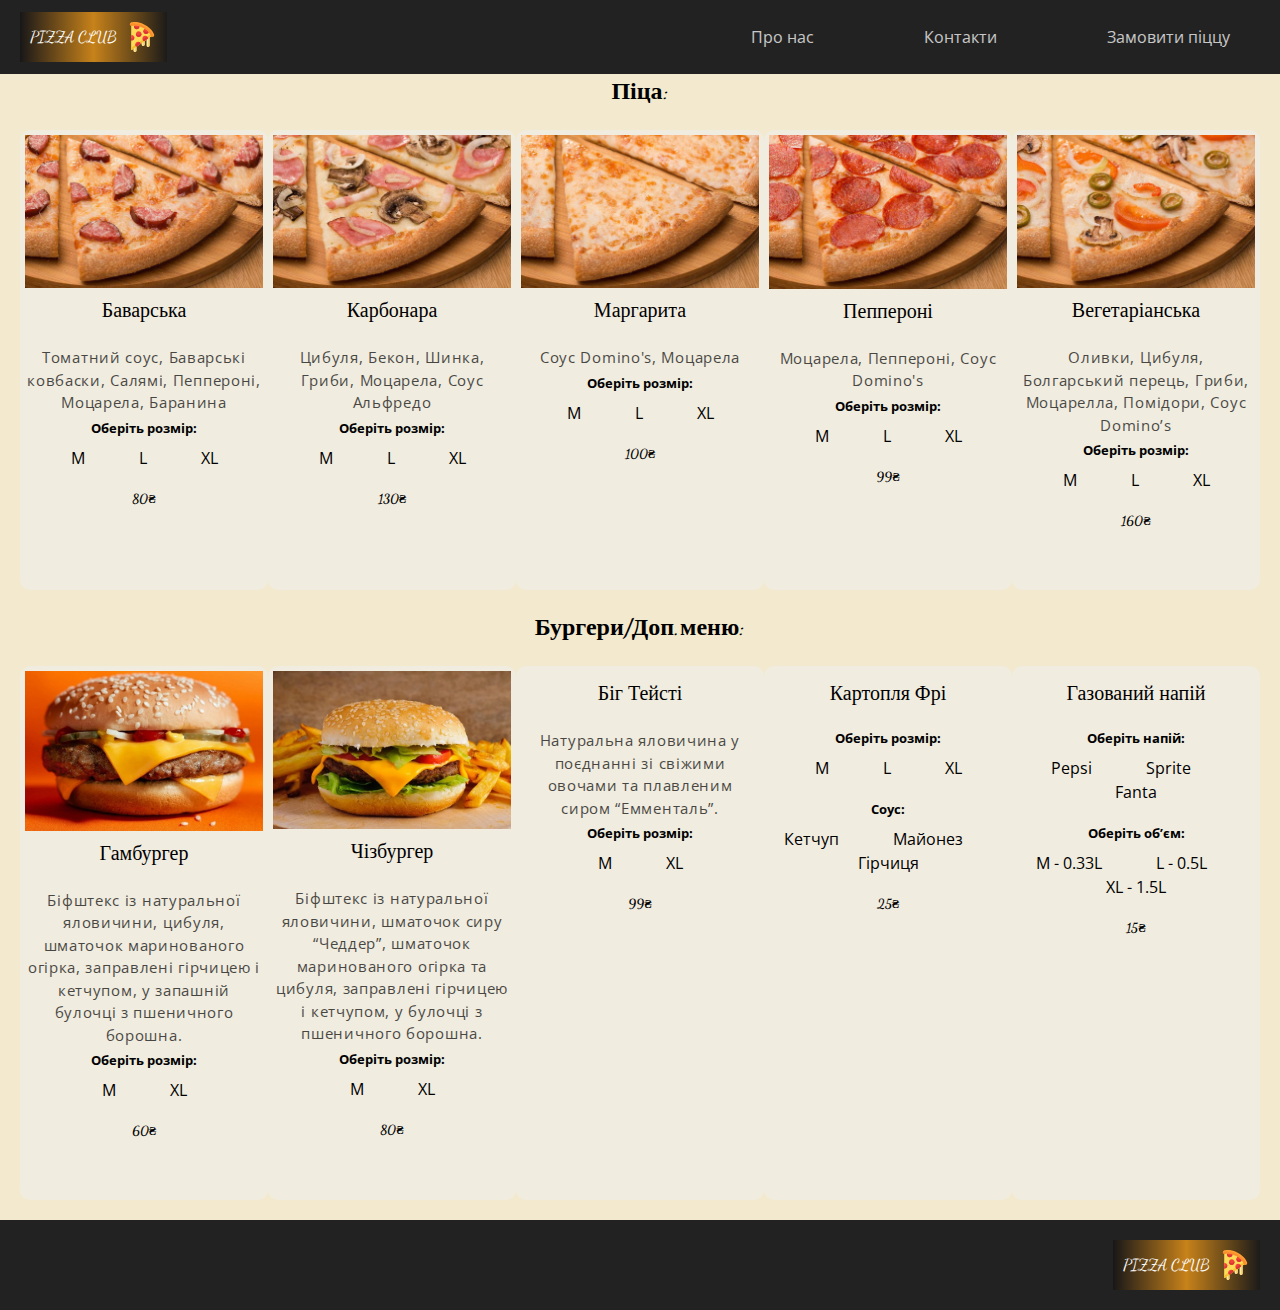
==== index.html @ 8436c259 "renamed file" ====
<!DOCTYPE html>
<html lang="en">

<head>
    <meta charset="UTF-8">
    <meta http-equiv="X-UA-Compatible" content="IE=edge">
    <meta name="viewport" content="width=device-width, initial-scale=1.0">
    <link rel="stylesheet" href="style.css">
    <link rel="preconnect" href="https://fonts.googleapis.com">
    <link rel="preconnect" href="https://fonts.gstatic.com" crossorigin>
    <link href="https://fonts.googleapis.com/css2?family=Open+Sans:wght@400;700&display=swap" rel="stylesheet">
    <link href="https://fonts.googleapis.com/css2?family=Dancing+Script&display=swap" rel="stylesheet">
    <title>Pizza</title>
</head>



<body>

    <header class="page-header">
        <a class="logo page-header__logo">Pizza club</a>
        <ul class="nav">
            <li class="nav__item"><a href="#" class="nav__link">Про нас</a></li>
            <li class="nav__item"><a href="#" class="nav__link">Контакти</a></li>
            <li class="nav__item"><a href="#" class="nav__link">Замовити піццу</a></li>
        </ul>
    </header>

    <svg aria-hidden="true" style="position:absolute;width:0;height:0" xmlns="http://www.w3.org/2000/svg"
        overflow="hidden">
        <defs>
            <symbol id="cart" viewBox="0 0 32 32">
                <path fill="var(--color1, #455a64)"
                    d="M29.217 27.826a3.478 3.478 0 11-6.956 0 3.478 3.478 0 016.956 0zM15.304 27.826a3.478 3.478 0 11-6.956 0 3.478 3.478 0 016.956 0z" />
                <path fill="var(--color2, #ffc107)"
                    d="M31.826 5.105a.696.696 0 00-.521-.235H6.262a.696.696 0 00-.682.834l2.783 13.913c.067.32.347.556.682.556a.706.706 0 00.092 0l20.869-2.783a.698.698 0 00.598-.6v-.003l1.391-11.13a.69.69 0 00-.169-.553l.001.001z" />
                <path fill="var(--color3, #fafafa)"
                    d="M11.826 17.391a.695.695 0 01-.685-.577l-.001-.004-1.391-8.348a.695.695 0 011.371-.233l.001.004 1.391 8.348a.695.695 0 01-.686.81zm3.478-.695h-.003a.696.696 0 01-.693-.63v-.003l-.696-7.652a.696.696 0 01.627-.758l.006-.001a.695.695 0 01.755.63l.696 7.652a.695.695 0 01-.63.755l-.063.006zM18.782 16a.696.696 0 01-.696-.696V8.348a.696.696 0 111.392 0v6.956a.696.696 0 01-.696.696zm3.479-.696h-.078a.696.696 0 01-.619-.765l.001-.007.696-6.261a.705.705 0 01.772-.619.696.696 0 01.615.768l-.696 6.261a.696.696 0 01-.691.623zm3.478-.695a.696.696 0 01-.673-.869l-.001.005 1.391-5.565a.696.696 0 011.357.305l-.009.036.001-.005-1.391 5.565a.697.697 0 01-.675.527z" />
                <path fill="var(--color1, #455a64)"
                    d="M28.521 22.956H12.464a4.884 4.884 0 01-4.775-3.914L4.298 2.086H.695a.696.696 0 110-1.392h4.174c.335 0 .615.237.681.552l.001.005 3.503 17.516a3.487 3.487 0 003.41 2.796h16.057a.696.696 0 110 1.392z" />
            </symbol>
        </defs>
    </svg>


    <main>

        <h2 class="main-title"> Піца: </h2>

        <div class="cards pizza-card">
            <div class="card">
                <img class="card__photo" src="photos/bavarian.jpg" alt="">
                <h4 class="card__title">Баварська</h4>
                <p class="card__decription">Томатний соус, Баварські ковбаски, Салямі, Пеппероні, Моцарела, Баранина</p>
                <div class="content-size__checkbox">
                    <h5 class="content-size__title">Оберіть розмір:</h5>
                    <span class="content-size__variant">M</span>
                    <span class="content-size__variant">L</span>
                    <span class="content-size__variant">XL</span>
                </div>

                <h5 class="product-price">80₴</h5>

                <button class="btn">
                    <span>Замовити</span>
                    <svg width="20px" height="20px" class="btn_icon btn__icon--end">
                        <use href="#cart">
                    </svg>
                </button>

            </div>

            <div class="card">
                <img class="card__photo" src="photos/carbonara.jpg" alt="">
                <h4 class="card__title">Карбонара</h4>
                <p class="card__decription">Цибуля, Бекон, Шинка, Гриби, Моцарела, Соус Альфредо</p>
                <div class="content-size__checkbox">
                    <h5 class="content-size__title">Оберіть розмір:</h5>
                    <span class="content-size__variant">M</span>
                    <span class="content-size__variant">L</span>
                    <span class="content-size__variant">XL</span>
                </div>

                <h5 class="product-price">130₴</h5>

                <button class="btn">
                    <span>Замовити</span>
                    <svg width="20px" height="20px" class="btn_icon btn__icon--end">
                        <use href="#cart">
                    </svg>
                </button>

            </div>

            <div class="card">
                <img class="card__photo" src="photos/margarita.jpg" alt="">
                <h4 class="card__title">Маргарита</h4>
                <p class="card__decription">Соус Domino's, Моцарела</p>
                <div class="content-size__checkbox">
                    <h5 class="content-size__title">Оберіть розмір:</h5>
                    <span class="content-size__variant">M</span>
                    <span class="content-size__variant">L</span>
                    <span class="content-size__variant">XL</span>
                </div>

                <h5 class="product-price">100₴</h5>

                <button class="btn">
                    <span>Замовити</span>
                    <svg width="20px" height="20px" class="btn_icon btn__icon--end">
                        <use href="#cart">
                    </svg>
                </button>

            </div>

            <div class="card">
                <img class="card__photo" src="photos/pepperoni.jpg" alt="">
                <h4 class="card__title">Пеппероні</h4>
                <p class="card__decription">Моцарела, Пеппероні, Соус Domino's</p>
                <div class="content-size__checkbox">
                    <h5 class="content-size__title">Оберіть розмір:</h5>
                    <span class="content-size__variant">M</span>
                    <span class="content-size__variant">L</span>
                    <span class="content-size__variant">XL</span>
                </div>

                <h5 class="product-price">99₴</h5>

                <button class="btn">
                    <span>Замовити</span>
                    <svg width="20px" height="20px" class="btn_icon btn__icon--end">
                        <use href="#cart">
                    </svg>
                </button>

            </div>

            <div class="card">
                <img class="card__photo" src="photos/vegetarian.jpg" alt="">
                <h4 class="card__title">Вегетаріанська</h4>
                <p class="card__decription">Оливки, Цибуля, Болгарський перець, Гриби, Моцарелла, Помідори, Соус
                    Domino’s</p>
                <div class="content-size__checkbox">
                    <h5 class="content-size__title">Оберіть розмір:</h5>
                    <span class="content-size__variant">M</span>
                    <span class="content-size__variant">L</span>
                    <span class="content-size__variant">XL</span>
                </div>

                <h5 class="product-price">160₴</h5>

                <button class="btn">
                    <span>Замовити</span>
                    <svg width="20px" height="20px" class="btn_icon btn__icon--end">
                        <use href="#cart">
                    </svg>
                </button>

            </div>
        </div>


        <!-- ==============================================================
                                  Burgers                              
    ==================================================================   -->

        <h2 class="main-title"> Бургери/Доп.меню: </h2>

        <div class="cards burger-card">
            <div class="card">
                <img class="card__photo" src="photos/p_O.jpg" alt="">
                <h4 class="card__title">Гамбургер</h4>
                <p class="card__decription">Біфштекс із натуральної яловичини, цибуля, шматочок маринованого огірка,
                    заправлені гірчицею і кетчупом, у запашній булочці з пшеничного борошна.</p>
                <div class="content-size__checkbox">
                    <h5 class="content-size__title">Оберіть розмір:</h5>
                    <span class="content-size__variant">M</span>
                    <span class="content-size__variant">XL</span>
                </div>

                <h5 class="product-price">60₴</h5>

                <button class="btn">
                    <span>Замовити</span>
                    <svg width="20px" height="20px" class="btn_icon btn__icon--end">
                        <use href="#cart">
                    </svg>
                </button>

            </div>

            <div class="card">
                <img class="card__photo" src="photos/Depositphotos_10957284_m-2015.jpg" alt="">
                <h4 class="card__title">Чізбургер</h4>
                <p class="card__decription">Біфштекс із натуральної яловичини, шматочок сиру “Чеддер”, шматочок
                    маринованого огірка та цибуля, заправлені гірчицею і кетчупом, у булочці з пшеничного борошна.</p>
                <div class="content-size__checkbox">
                    <h5 class="content-size__title">Оберіть розмір:</h5>
                    <span class="content-size__variant">M</span>
                    <span class="content-size__variant">XL</span>
                </div>

                <h5 class="product-price">80₴</h5>

                <button class="btn">
                    <span>Замовити</span>
                    <svg width="20px" height="20px" class="btn_icon btn__icon--end">
                        <use href="#cart">
                    </svg>
                </button>

            </div>

            <div class="card">
                <img class="card__photo"
                    src="https://brovarnya-rivne.com/img/images_2/big-tejsti-kalorijnost-i-sostav-3-recepta-prigotovleniya-v-domashnih-usloviyah_14.jpg"
                    alt="">
                <h4 class="card__title">Біг Тейсті</h4>
                <p class="card__decription">Натуральна яловичина у поєднанні зі свіжими овочами та плавленим сиром
                    “Емменталь”.</p>
                <div class="content-size__checkbox">
                    <h5 class="content-size__title">Оберіть розмір:</h5>
                    <span class="content-size__variant">M</span>
                    <span class="content-size__variant">XL</span>
                </div>

                <h5 class="product-price">99₴</h5>

                <button class="btn">
                    <span>Замовити</span>
                    <svg width="20px" height="20px" class="btn_icon btn__icon--end">
                        <use href="#cart">
                    </svg>
                </button>

            </div>

            <div class="card">
                <img class="card__photo"
                    src="https://s1.tchkcdn.com/i/13/1/568676_1eb3f655_c62_dd3479765a7b6f7dbe04c87d377735adb09b8e7dabff302aa4pimgpsh_fullsize_distr.jpg"
                    alt="">
                <h4 class="card__title">Картопля Фрі</h4>
                <div class="content-size__checkbox">
                    <h5 class="content-size__title">Оберіть розмір:</h5>
                    <span class="content-size__variant">M</span>
                    <span class="content-size__variant">L</span>
                    <span class="content-size__variant">XL</span>
                </div>

                <div class="content-size__checkbox">
                    <h5 class="content-size__title">Соус:</h5>
                    <span class="content-size__variant">Кетчуп</span>
                    <span class="content-size__variant">Майонез</span>
                    <span class="content-size__variant">Гірчиця</span>
                </div>

                <h5 class="product-price">25₴</h5>

                <button class="btn">
                    <span>Замовити</span>
                    <svg width="20px" height="20px" class="btn_icon btn__icon--end">
                        <use href="#cart">
                    </svg>
                </button>

            </div>

            <div class="card">
                <img class="card__photo"
                    src="https://img5.goodfon.ru/wallpaper/big/9/6b/pepsi-pepsi-cola-pepsico-gazirovka-banka-pepsi-pepsi.jpg"
                    alt="">
                <h4 class="card__title">Газований напій</h4>

                <div class="content-size__checkbox">
                    <h5 class="content-size__title">Оберіть напій:</h5>
                    <span class="content-size__variant">Pepsi</span>
                    <span class="content-size__variant">Sprite</span>
                    <span class="content-size__variant">Fanta</span>
                </div>

                <div class="content-size__checkbox">
                    <h5 class="content-size__title">Оберіть об’єм:</h5>
                    <span class="content-size__variant">M - 0.33L</span>
                    <span class="content-size__variant">L - 0.5L</span>
                    <span class="content-size__variant">XL - 1.5L</span>
                </div>

                <h5 class="product-price">15₴</h5>

                <button class="btn">
                    <span>Замовити</span>
                    <svg width="20px" height="20px" class="btn_icon btn__icon--end">
                        <use href="#cart">
                    </svg>
                </button>

            </div>
        </div>


    </main>

    <footer class="page-footer">
        <a class="logo page-footer__logo">Pizza club</a>
    </footer>


    <script>
        $('.page-header__toggle__menu').on('click', function(){
          $('#menu').toggleClass('active');
        });
        </script>

</body>

</html>
---- style.css ----
* {
    box-sizing: border-box;
    font-family: 'Open Sans', sans-serif;
}

h1, h2, h3, h4, h5, h6, p {
    margin: 0;
}

body {
    display: flex;
    flex-direction: column;
    min-height: 100vh;
    margin: 0;
    line-height: 1.5;
    background-color: #f2e9ce;
}

main {
    flex-grow: 1;
}

.background {
    height: 300px;
}

/* =========================================
               Header/Footer
   =========================================
*/

.page-header {
    width: 100%;
    display: flex;
    justify-content: space-between;
    align-items: center;
    padding: 10px 20px;
    background-color: #222;
}

.nav {
    padding: 0;
    margin: 0;
    list-style: none;
    display: flex;
}

.nav__link:hover {
    opacity: 1;
}

.nav__item:not(:last-child) {
    margin-right: 50px;
}

.nav__link {
    display: block;
    padding: 15px 30px;
    text-decoration: none;
    color: #fff;
    opacity: 0.75;
    transition: opacity 0.1s linear;
}

.logo {
    display: inline-flex;
    align-items: center;
    padding: 10px;
    text-decoration: none;
    color: rgb(255, 255, 255);
    background: linear-gradient(90deg, rgba(24, 23, 24, 1) 0%, rgba(199, 130, 26, 1) 50%, rgba(28, 27, 25, 1) 100%);
    font-family: 'Dancing Script', cursive;
    text-transform: uppercase;
    cursor: pointer;
}

.logo:after {
    content: "";
    margin-left: 10px;
    width: 30px;
    height: 30px;
    background-image: url(photos/pizza.svg);
    background-size: 30px;
}

.page-footer {
    width: 100%;
    display: flex;
    justify-content: flex-end;
    padding: 20px;
    background-color: #222;
}

/* =========================================
                   Main
   =========================================
*/

.cards {
    margin: 20px 20px;
    display: flex;
    justify-content: space-between;
}

.main-title {
    text-align: center;
    font-family: 'Dancing Script', cursive;
    font-weight: 600;
}

.card {
    text-align: center;
    width: 350px;
    transition: box-shadow, 0.2s linear;
    padding: 5px;
    background-color: #f0ecdf;
    border-radius: 10px;
}

.card:hover {
    box-shadow: 0px 5px 10px 2px rgba(24, 24, 24, 0.2);
    cursor: pointer;
}

.card:hover button {
    opacity: 1;
}

.card__photo {
    display: block;
    max-width: 100%;
    height: auto;
}

.card__title {
    margin: 8px 0 20px;
    font-weight: 400;
    font-family: 'Dancing Script', cursive;
    font-size: 20px;
}

.card__decription {
    opacity: 0.7;
    font-size: 15px;
    letter-spacing: 0.7px;
    margin-bottom: 5px;
}

.content-size__title {
    margin-bottom: 7px;
}

.content-size__variant:not(:last-child) {
    margin-right: 30px;
}

.content-size__variant {
    border-radius: 30%;
    padding: 10px;
}

.content-size__variant:hover {
    background: rgb(238, 202, 135);
}

.content-size__checkbox {
    margin-bottom: 20px;
}

.product-price {
    margin-bottom: 5px;
    font-family: 'Dancing Script', cursive;
}

.btn__icon {
    display: inline-flex;
}

.btn__icon--start {
    margin-right: 10px;
}

.btn__icon--end {
    margin-left: 10px;
}

.btn {
    opacity: 0;
    font-size: 17px;
    font-weight: 550;
    border: none;
    padding: 10px 20px;
    display: inline-flex;
    align-items: center;
    cursor: pointer;
    margin-bottom: 5px;
    border-radius: 7px;
    background-color: rgba(255, 60, 0, 0.726);
    transition: background-color 0.2s linear;
    transition: opacity 0.2s linear;
}

.btn:hover {
    background-color: rgba(255, 60, 0, 0.884);
}

@media screen and (max-width: 600px) {
    .cards{
        flex-direction: column;
        width: 100%;
        margin: 0 auto 25px;
    }

    .card{
        align-self: center;
        border-bottom: 0.5px solid rgb(230, 164, 66);
        width: 100%;
    }

    .main-title{
        text-align: left;
        margin-left: 10px;
    }


    .page-header, .nav{
        flex-direction: column;
        align-items: flex-start;
        height: auto;
    }

    .logo{
        align-self: flex-end;
    }
}

@media screen and (max-width: 400px) {
    .content-size__variant{
       font-size: 14px; 
    }
}


@media screen and (max-width: 890px) and (min-width: 601px){
    .cards{
        flex-wrap: wrap;
    }

}

@media screen and (max-width: 750px){
    .card{
        width: 100%;
    }

    .page-header, .nav{
        flex-direction: column;
        align-items: flex-start;
        height: auto;
    }

    .logo{
        align-self: flex-end;
    }
}
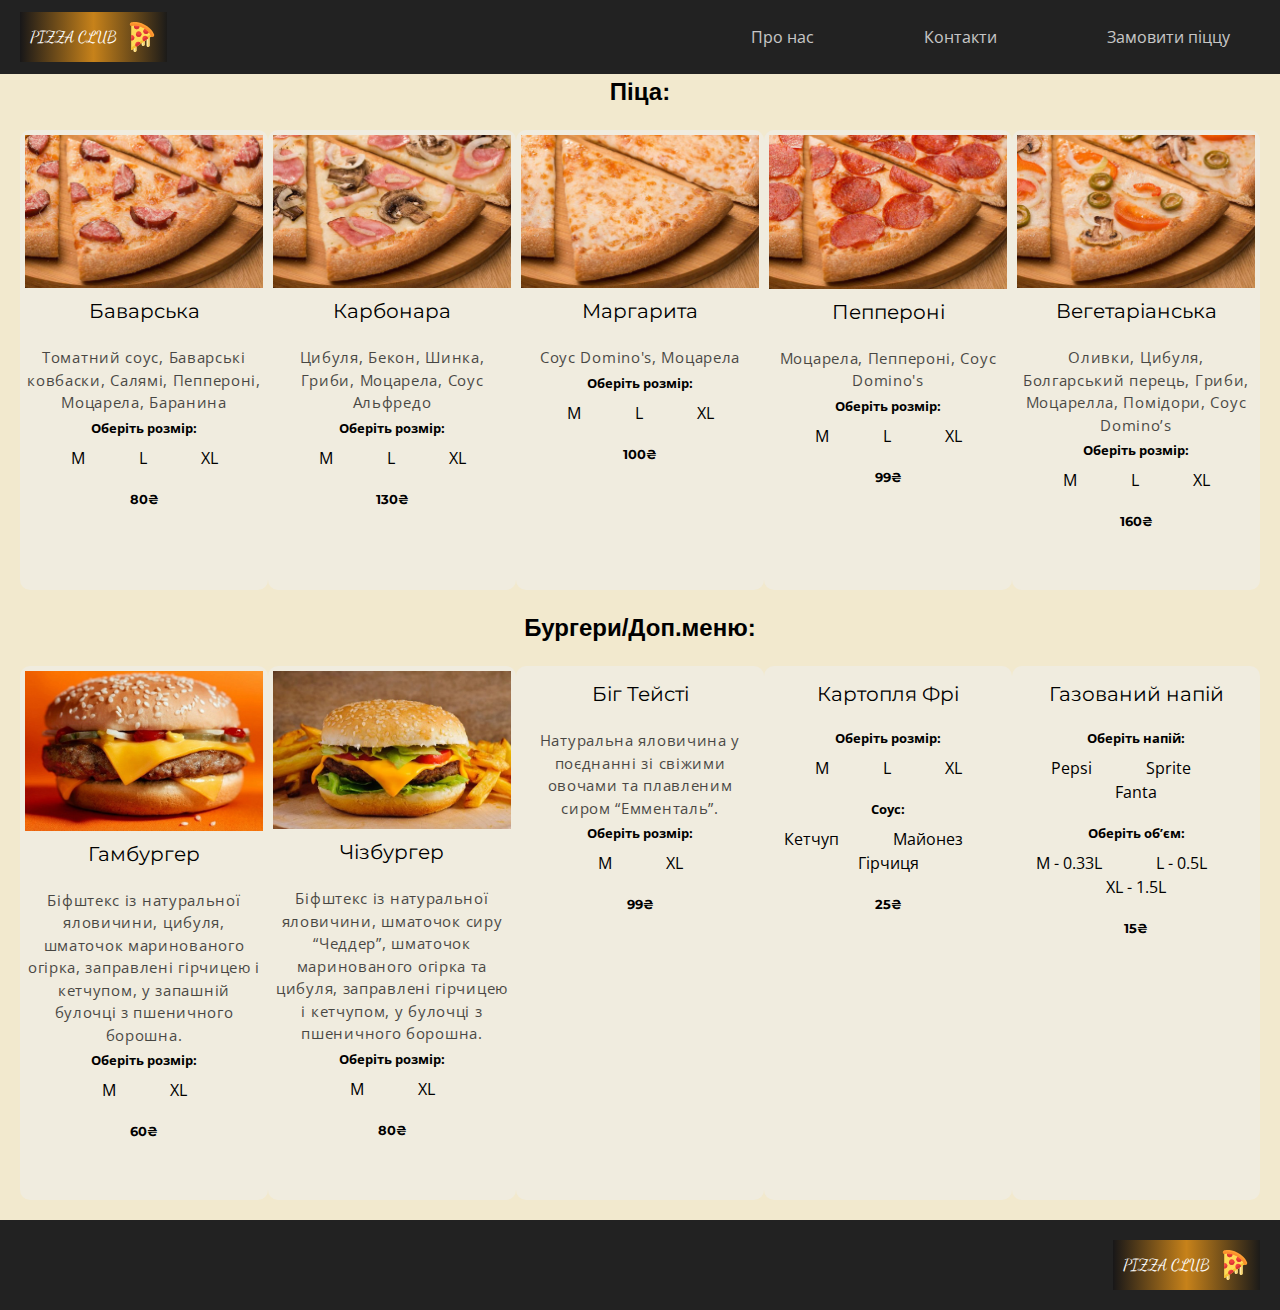
==== commit a39a3912: "modified card titles" ====
--- a/index.html
+++ b/index.html
@@ -10,6 +10,7 @@
     <link rel="preconnect" href="https://fonts.gstatic.com" crossorigin>
     <link href="https://fonts.googleapis.com/css2?family=Open+Sans:wght@400;700&display=swap" rel="stylesheet">
     <link href="https://fonts.googleapis.com/css2?family=Dancing+Script&display=swap" rel="stylesheet">
+    <link href="https://fonts.googleapis.com/css2?family=Montserrat:wght@400;600&display=swap" rel="stylesheet">
     <title>Pizza</title>
 </head>
 
--- a/style.css
+++ b/style.css
@@ -104,7 +104,7 @@
 
 .main-title {
     text-align: center;
-    font-family: 'Dancing Script', cursive;
+    font-family: sans-serif;
     font-weight: 600;
 }
 
@@ -135,7 +135,7 @@
 .card__title {
     margin: 8px 0 20px;
     font-weight: 400;
-    font-family: 'Dancing Script', cursive;
+    font-family: 'Montserrat', sans-serif;
     font-size: 20px;
 }
 
@@ -169,7 +169,7 @@
 
 .product-price {
     margin-bottom: 5px;
-    font-family: 'Dancing Script', cursive;
+    font-family: 'Montserrat', sans-serif;
 }
 
 .btn__icon {
@@ -244,6 +244,7 @@
 @media screen and (max-width: 890px) and (min-width: 601px){
     .cards{
         flex-wrap: wrap;
+        row-gap: 20px;
     }
 
 }
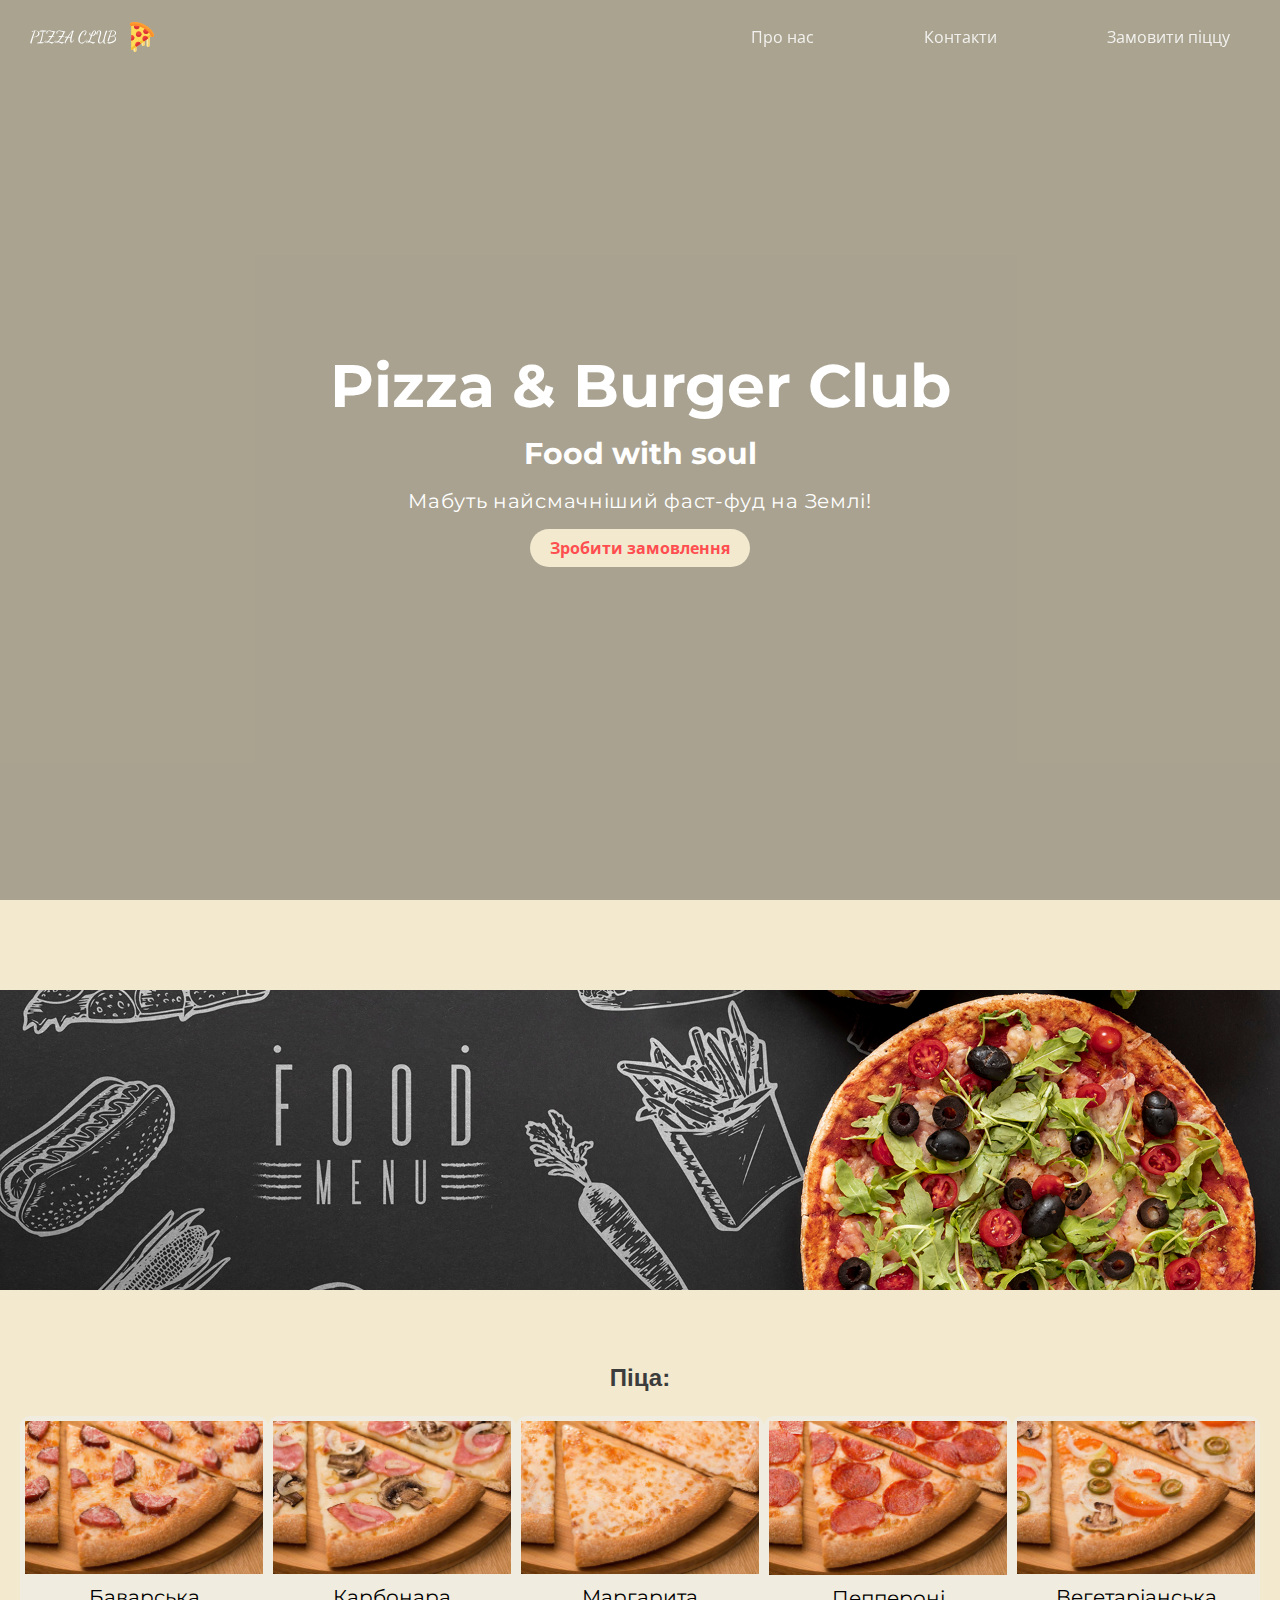
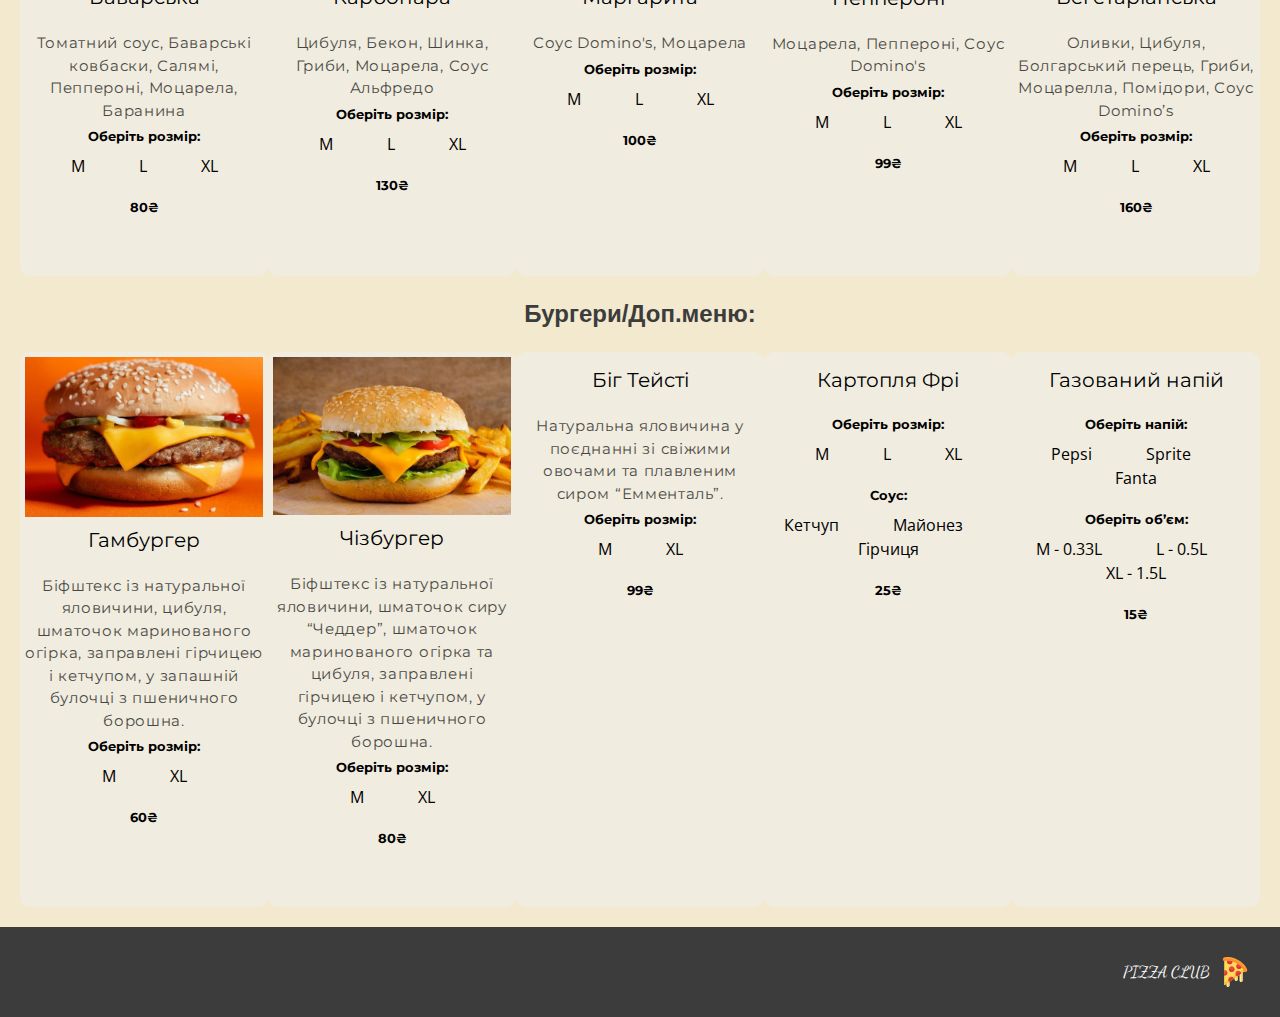
==== commit b91baabb: "modified pizza" ====
--- a/index.html
+++ b/index.html
@@ -18,301 +18,330 @@
 
 <body>
 
-    <header class="page-header">
-        <a class="logo page-header__logo">Pizza club</a>
-        <ul class="nav">
-            <li class="nav__item"><a href="#" class="nav__link">Про нас</a></li>
-            <li class="nav__item"><a href="#" class="nav__link">Контакти</a></li>
-            <li class="nav__item"><a href="#" class="nav__link">Замовити піццу</a></li>
-        </ul>
-    </header>
-
-    <svg aria-hidden="true" style="position:absolute;width:0;height:0" xmlns="http://www.w3.org/2000/svg"
-        overflow="hidden">
-        <defs>
-            <symbol id="cart" viewBox="0 0 32 32">
-                <path fill="var(--color1, #455a64)"
-                    d="M29.217 27.826a3.478 3.478 0 11-6.956 0 3.478 3.478 0 016.956 0zM15.304 27.826a3.478 3.478 0 11-6.956 0 3.478 3.478 0 016.956 0z" />
-                <path fill="var(--color2, #ffc107)"
-                    d="M31.826 5.105a.696.696 0 00-.521-.235H6.262a.696.696 0 00-.682.834l2.783 13.913c.067.32.347.556.682.556a.706.706 0 00.092 0l20.869-2.783a.698.698 0 00.598-.6v-.003l1.391-11.13a.69.69 0 00-.169-.553l.001.001z" />
-                <path fill="var(--color3, #fafafa)"
-                    d="M11.826 17.391a.695.695 0 01-.685-.577l-.001-.004-1.391-8.348a.695.695 0 011.371-.233l.001.004 1.391 8.348a.695.695 0 01-.686.81zm3.478-.695h-.003a.696.696 0 01-.693-.63v-.003l-.696-7.652a.696.696 0 01.627-.758l.006-.001a.695.695 0 01.755.63l.696 7.652a.695.695 0 01-.63.755l-.063.006zM18.782 16a.696.696 0 01-.696-.696V8.348a.696.696 0 111.392 0v6.956a.696.696 0 01-.696.696zm3.479-.696h-.078a.696.696 0 01-.619-.765l.001-.007.696-6.261a.705.705 0 01.772-.619.696.696 0 01.615.768l-.696 6.261a.696.696 0 01-.691.623zm3.478-.695a.696.696 0 01-.673-.869l-.001.005 1.391-5.565a.696.696 0 011.357.305l-.009.036.001-.005-1.391 5.565a.697.697 0 01-.675.527z" />
-                <path fill="var(--color1, #455a64)"
-                    d="M28.521 22.956H12.464a4.884 4.884 0 01-4.775-3.914L4.298 2.086H.695a.696.696 0 110-1.392h4.174c.335 0 .615.237.681.552l.001.005 3.503 17.516a3.487 3.487 0 003.41 2.796h16.057a.696.696 0 110 1.392z" />
-            </symbol>
-        </defs>
-    </svg>
-
-
-    <main>
-
-        <h2 class="main-title"> Піца: </h2>
-
-        <div class="cards pizza-card">
-            <div class="card">
-                <img class="card__photo" src="photos/bavarian.jpg" alt="">
-                <h4 class="card__title">Баварська</h4>
-                <p class="card__decription">Томатний соус, Баварські ковбаски, Салямі, Пеппероні, Моцарела, Баранина</p>
-                <div class="content-size__checkbox">
-                    <h5 class="content-size__title">Оберіть розмір:</h5>
-                    <span class="content-size__variant">M</span>
-                    <span class="content-size__variant">L</span>
-                    <span class="content-size__variant">XL</span>
+    <div class="container">
+        <header id="header" class="page-header">
+            <a class="logo page-header__logo">Pizza club</a>
+            <ul class="nav">
+                <li class="nav__item"><a href="#" class="nav__link">Про нас</a></li>
+                <li class="nav__item"><a href="#" class="nav__link">Контакти</a></li>
+                <li class="nav__item"><a href="#" class="nav__link">Замовити піццу</a></li>
+            </ul>
+        </header>
+    
+        <svg aria-hidden="true" style="position:absolute;width:0;height:0" xmlns="http://www.w3.org/2000/svg"
+            overflow="hidden">
+            <defs>
+                <symbol id="cart" viewBox="0 0 32 32">
+                    <path fill="var(--color1, #455a64)"
+                        d="M29.217 27.826a3.478 3.478 0 11-6.956 0 3.478 3.478 0 016.956 0zM15.304 27.826a3.478 3.478 0 11-6.956 0 3.478 3.478 0 016.956 0z" />
+                    <path fill="var(--color2, #ffc107)"
+                        d="M31.826 5.105a.696.696 0 00-.521-.235H6.262a.696.696 0 00-.682.834l2.783 13.913c.067.32.347.556.682.556a.706.706 0 00.092 0l20.869-2.783a.698.698 0 00.598-.6v-.003l1.391-11.13a.69.69 0 00-.169-.553l.001.001z" />
+                    <path fill="var(--color3, #fafafa)"
+                        d="M11.826 17.391a.695.695 0 01-.685-.577l-.001-.004-1.391-8.348a.695.695 0 011.371-.233l.001.004 1.391 8.348a.695.695 0 01-.686.81zm3.478-.695h-.003a.696.696 0 01-.693-.63v-.003l-.696-7.652a.696.696 0 01.627-.758l.006-.001a.695.695 0 01.755.63l.696 7.652a.695.695 0 01-.63.755l-.063.006zM18.782 16a.696.696 0 01-.696-.696V8.348a.696.696 0 111.392 0v6.956a.696.696 0 01-.696.696zm3.479-.696h-.078a.696.696 0 01-.619-.765l.001-.007.696-6.261a.705.705 0 01.772-.619.696.696 0 01.615.768l-.696 6.261a.696.696 0 01-.691.623zm3.478-.695a.696.696 0 01-.673-.869l-.001.005 1.391-5.565a.696.696 0 011.357.305l-.009.036.001-.005-1.391 5.565a.697.697 0 01-.675.527z" />
+                    <path fill="var(--color1, #455a64)"
+                        d="M28.521 22.956H12.464a4.884 4.884 0 01-4.775-3.914L4.298 2.086H.695a.696.696 0 110-1.392h4.174c.335 0 .615.237.681.552l.001.005 3.503 17.516a3.487 3.487 0 003.41 2.796h16.057a.696.696 0 110 1.392z" />
+                </symbol>
+            </defs>
+        </svg>
+    
+    
+        <main>
+            
+            <section class="hero">
+                <div class="hero-wrap">
+                    <h1 class="hero-title">Pizza & Burger Club</h1>
+                    <h2 class="hero-subtitle">Food with soul</h2>
+                    <p >Мабуть найсмачніший фаст-фуд на Землі!</p>
+                    <a href="#menu" class="hero-btn">Зробити замовлення</a>
                 </div>
-
-                <h5 class="product-price">80₴</h5>
-
-                <button class="btn">
-                    <span>Замовити</span>
-                    <svg width="20px" height="20px" class="btn_icon btn__icon--end">
-                        <use href="#cart">
-                    </svg>
-                </button>
-
-            </div>
-
-            <div class="card">
-                <img class="card__photo" src="photos/carbonara.jpg" alt="">
-                <h4 class="card__title">Карбонара</h4>
-                <p class="card__decription">Цибуля, Бекон, Шинка, Гриби, Моцарела, Соус Альфредо</p>
-                <div class="content-size__checkbox">
-                    <h5 class="content-size__title">Оберіть розмір:</h5>
-                    <span class="content-size__variant">M</span>
-                    <span class="content-size__variant">L</span>
-                    <span class="content-size__variant">XL</span>
+            </section>
+
+
+
+            <section id="menu" class="menu-title">
+
+            </section>
+
+            <section  class="menu">
+                
+                <h2 class="main-title"> Піца: </h2>
+        
+                <div class="cards pizza-card">
+                    <div class="card">
+                        <img class="card__photo" src="photos/bavarian.jpg" alt="">
+                        <h4 class="card__title">Баварська</h4>
+                        <p class="card__decription">Томатний соус, Баварські ковбаски, Салямі, Пеппероні, Моцарела, Баранина</p>
+                        <div class="content-size__checkbox">
+                            <h5 class="content-size__title">Оберіть розмір:</h5>
+                            <span class="content-size__variant">M</span>
+                            <span class="content-size__variant">L</span>
+                            <span class="content-size__variant">XL</span>
+                        </div>
+        
+                        <h5 class="product-price">80₴</h5>
+        
+                        <button class="btn">
+                            <span>Замовити</span>
+                            <svg width="20px" height="20px" class="btn_icon btn__icon--end">
+                                <use href="#cart">
+                            </svg>
+                        </button>
+        
+                    </div>
+        
+                    <div class="card">
+                        <img class="card__photo" src="photos/carbonara.jpg" alt="">
+                        <h4 class="card__title">Карбонара</h4>
+                        <p class="card__decription">Цибуля, Бекон, Шинка, Гриби, Моцарела, Соус Альфредо</p>
+                        <div class="content-size__checkbox">
+                            <h5 class="content-size__title">Оберіть розмір:</h5>
+                            <span class="content-size__variant">M</span>
+                            <span class="content-size__variant">L</span>
+                            <span class="content-size__variant">XL</span>
+                        </div>
+        
+                        <h5 class="product-price">130₴</h5>
+        
+                        <button class="btn">
+                            <span>Замовити</span>
+                            <svg width="20px" height="20px" class="btn_icon btn__icon--end">
+                                <use href="#cart">
+                            </svg>
+                        </button>
+        
+                    </div>
+        
+                    <div class="card">
+                        <img class="card__photo" src="photos/margarita.jpg" alt="">
+                        <h4 class="card__title">Маргарита</h4>
+                        <p class="card__decription">Соус Domino's, Моцарела</p>
+                        <div class="content-size__checkbox">
+                            <h5 class="content-size__title">Оберіть розмір:</h5>
+                            <span class="content-size__variant">M</span>
+                            <span class="content-size__variant">L</span>
+                            <span class="content-size__variant">XL</span>
+                        </div>
+        
+                        <h5 class="product-price">100₴</h5>
+        
+                        <button class="btn">
+                            <span>Замовити</span>
+                            <svg width="20px" height="20px" class="btn_icon btn__icon--end">
+                                <use href="#cart">
+                            </svg>
+                        </button>
+        
+                    </div>
+        
+                    <div class="card">
+                        <img class="card__photo" src="photos/pepperoni.jpg" alt="">
+                        <h4 class="card__title">Пеппероні</h4>
+                        <p class="card__decription">Моцарела, Пеппероні, Соус Domino's</p>
+                        <div class="content-size__checkbox">
+                            <h5 class="content-size__title">Оберіть розмір:</h5>
+                            <span class="content-size__variant">M</span>
+                            <span class="content-size__variant">L</span>
+                            <span class="content-size__variant">XL</span>
+                        </div>
+        
+                        <h5 class="product-price">99₴</h5>
+        
+                        <button class="btn">
+                            <span>Замовити</span>
+                            <svg width="20px" height="20px" class="btn_icon btn__icon--end">
+                                <use href="#cart">
+                            </svg>
+                        </button>
+        
+                    </div>
+        
+                    <div class="card">
+                        <img class="card__photo" src="photos/vegetarian.jpg" alt="">
+                        <h4 class="card__title">Вегетаріанська</h4>
+                        <p class="card__decription">Оливки, Цибуля, Болгарський перець, Гриби, Моцарелла, Помідори, Соус
+                            Domino’s</p>
+                        <div class="content-size__checkbox">
+                            <h5 class="content-size__title">Оберіть розмір:</h5>
+                            <span class="content-size__variant">M</span>
+                            <span class="content-size__variant">L</span>
+                            <span class="content-size__variant">XL</span>
+                        </div>
+        
+                        <h5 class="product-price">160₴</h5>
+        
+                        <button class="btn">
+                            <span>Замовити</span>
+                            <svg width="20px" height="20px" class="btn_icon btn__icon--end">
+                                <use href="#cart">
+                            </svg>
+                        </button>
+        
+                    </div>
                 </div>
-
-                <h5 class="product-price">130₴</h5>
-
-                <button class="btn">
-                    <span>Замовити</span>
-                    <svg width="20px" height="20px" class="btn_icon btn__icon--end">
-                        <use href="#cart">
-                    </svg>
-                </button>
-
-            </div>
-
-            <div class="card">
-                <img class="card__photo" src="photos/margarita.jpg" alt="">
-                <h4 class="card__title">Маргарита</h4>
-                <p class="card__decription">Соус Domino's, Моцарела</p>
-                <div class="content-size__checkbox">
-                    <h5 class="content-size__title">Оберіть розмір:</h5>
-                    <span class="content-size__variant">M</span>
-                    <span class="content-size__variant">L</span>
-                    <span class="content-size__variant">XL</span>
+        
+        
+                <!-- ==============================================================
+                                          Burgers                              
+            ==================================================================   -->
+        
+                <h2 class="main-title"> Бургери/Доп.меню: </h2>
+        
+                <div class="cards burger-card">
+                    <div class="card">
+                        <img class="card__photo" src="photos/p_O.jpg" alt="">
+                        <h4 class="card__title">Гамбургер</h4>
+                        <p class="card__decription">Біфштекс із натуральної яловичини, цибуля, шматочок маринованого огірка,
+                            заправлені гірчицею і кетчупом, у запашній булочці з пшеничного борошна.</p>
+                        <div class="content-size__checkbox">
+                            <h5 class="content-size__title">Оберіть розмір:</h5>
+                            <span class="content-size__variant">M</span>
+                            <span class="content-size__variant">XL</span>
+                        </div>
+        
+                        <h5 class="product-price">60₴</h5>
+        
+                        <button class="btn">
+                            <span>Замовити</span>
+                            <svg width="20px" height="20px" class="btn_icon btn__icon--end">
+                                <use href="#cart">
+                            </svg>
+                        </button>
+        
+                    </div>
+        
+                    <div class="card">
+                        <img class="card__photo" src="photos/Depositphotos_10957284_m-2015.jpg" alt="">
+                        <h4 class="card__title">Чізбургер</h4>
+                        <p class="card__decription">Біфштекс із натуральної яловичини, шматочок сиру “Чеддер”, шматочок
+                            маринованого огірка та цибуля, заправлені гірчицею і кетчупом, у булочці з пшеничного борошна.</p>
+                        <div class="content-size__checkbox">
+                            <h5 class="content-size__title">Оберіть розмір:</h5>
+                            <span class="content-size__variant">M</span>
+                            <span class="content-size__variant">XL</span>
+                        </div>
+        
+                        <h5 class="product-price">80₴</h5>
+        
+                        <button class="btn">
+                            <span>Замовити</span>
+                            <svg width="20px" height="20px" class="btn_icon btn__icon--end">
+                                <use href="#cart">
+                            </svg>
+                        </button>
+        
+                    </div>
+        
+                    <div class="card">
+                        <img class="card__photo"
+                            src="https://brovarnya-rivne.com/img/images_2/big-tejsti-kalorijnost-i-sostav-3-recepta-prigotovleniya-v-domashnih-usloviyah_14.jpg"
+                            alt="">
+                        <h4 class="card__title">Біг Тейсті</h4>
+                        <p class="card__decription">Натуральна яловичина у поєднанні зі свіжими овочами та плавленим сиром
+                            “Емменталь”.</p>
+                        <div class="content-size__checkbox">
+                            <h5 class="content-size__title">Оберіть розмір:</h5>
+                            <span class="content-size__variant">M</span>
+                            <span class="content-size__variant">XL</span>
+                        </div>
+        
+                        <h5 class="product-price">99₴</h5>
+        
+                        <button class="btn">
+                            <span>Замовити</span>
+                            <svg width="20px" height="20px" class="btn_icon btn__icon--end">
+                                <use href="#cart">
+                            </svg>
+                        </button>
+        
+                    </div>
+        
+                    <div class="card">
+                        <img class="card__photo"
+                            src="https://s1.tchkcdn.com/i/13/1/568676_1eb3f655_c62_dd3479765a7b6f7dbe04c87d377735adb09b8e7dabff302aa4pimgpsh_fullsize_distr.jpg"
+                            alt="">
+                        <h4 class="card__title">Картопля Фрі</h4>
+                        <div class="content-size__checkbox">
+                            <h5 class="content-size__title">Оберіть розмір:</h5>
+                            <span class="content-size__variant">M</span>
+                            <span class="content-size__variant">L</span>
+                            <span class="content-size__variant">XL</span>
+                        </div>
+        
+                        <div class="content-size__checkbox">
+                            <h5 class="content-size__title">Соус:</h5>
+                            <span class="content-size__variant">Кетчуп</span>
+                            <span class="content-size__variant">Майонез</span>
+                            <span class="content-size__variant">Гірчиця</span>
+                        </div>
+        
+                        <h5 class="product-price">25₴</h5>
+        
+                        <button class="btn">
+                            <span>Замовити</span>
+                            <svg width="20px" height="20px" class="btn_icon btn__icon--end">
+                                <use href="#cart">
+                            </svg>
+                        </button>
+        
+                    </div>
+        
+                    <div class="card">
+                        <img class="card__photo"
+                            src="https://img5.goodfon.ru/wallpaper/big/9/6b/pepsi-pepsi-cola-pepsico-gazirovka-banka-pepsi-pepsi.jpg"
+                            alt="">
+                        <h4 class="card__title">Газований напій</h4>
+        
+                        <div class="content-size__checkbox">
+                            <h5 class="content-size__title">Оберіть напій:</h5>
+                            <span class="content-size__variant">Pepsi</span>
+                            <span class="content-size__variant">Sprite</span>
+                            <span class="content-size__variant">Fanta</span>
+                        </div>
+        
+                        <div class="content-size__checkbox">
+                            <h5 class="content-size__title">Оберіть об’єм:</h5>
+                            <span class="content-size__variant">M - 0.33L</span>
+                            <span class="content-size__variant">L - 0.5L</span>
+                            <span class="content-size__variant">XL - 1.5L</span>
+                        </div>
+        
+                        <h5 class="product-price">15₴</h5>
+        
+                        <button class="btn">
+                            <span>Замовити</span>
+                            <svg width="20px" height="20px" class="btn_icon btn__icon--end">
+                                <use href="#cart">
+                            </svg>
+                        </button>
+        
+                    </div>
                 </div>
-
-                <h5 class="product-price">100₴</h5>
-
-                <button class="btn">
-                    <span>Замовити</span>
-                    <svg width="20px" height="20px" class="btn_icon btn__icon--end">
-                        <use href="#cart">
-                    </svg>
-                </button>
-
-            </div>
-
-            <div class="card">
-                <img class="card__photo" src="photos/pepperoni.jpg" alt="">
-                <h4 class="card__title">Пеппероні</h4>
-                <p class="card__decription">Моцарела, Пеппероні, Соус Domino's</p>
-                <div class="content-size__checkbox">
-                    <h5 class="content-size__title">Оберіть розмір:</h5>
-                    <span class="content-size__variant">M</span>
-                    <span class="content-size__variant">L</span>
-                    <span class="content-size__variant">XL</span>
-                </div>
-
-                <h5 class="product-price">99₴</h5>
-
-                <button class="btn">
-                    <span>Замовити</span>
-                    <svg width="20px" height="20px" class="btn_icon btn__icon--end">
-                        <use href="#cart">
-                    </svg>
-                </button>
-
-            </div>
-
-            <div class="card">
-                <img class="card__photo" src="photos/vegetarian.jpg" alt="">
-                <h4 class="card__title">Вегетаріанська</h4>
-                <p class="card__decription">Оливки, Цибуля, Болгарський перець, Гриби, Моцарелла, Помідори, Соус
-                    Domino’s</p>
-                <div class="content-size__checkbox">
-                    <h5 class="content-size__title">Оберіть розмір:</h5>
-                    <span class="content-size__variant">M</span>
-                    <span class="content-size__variant">L</span>
-                    <span class="content-size__variant">XL</span>
-                </div>
-
-                <h5 class="product-price">160₴</h5>
-
-                <button class="btn">
-                    <span>Замовити</span>
-                    <svg width="20px" height="20px" class="btn_icon btn__icon--end">
-                        <use href="#cart">
-                    </svg>
-                </button>
-
-            </div>
-        </div>
-
-
-        <!-- ==============================================================
-                                  Burgers                              
-    ==================================================================   -->
-
-        <h2 class="main-title"> Бургери/Доп.меню: </h2>
-
-        <div class="cards burger-card">
-            <div class="card">
-                <img class="card__photo" src="photos/p_O.jpg" alt="">
-                <h4 class="card__title">Гамбургер</h4>
-                <p class="card__decription">Біфштекс із натуральної яловичини, цибуля, шматочок маринованого огірка,
-                    заправлені гірчицею і кетчупом, у запашній булочці з пшеничного борошна.</p>
-                <div class="content-size__checkbox">
-                    <h5 class="content-size__title">Оберіть розмір:</h5>
-                    <span class="content-size__variant">M</span>
-                    <span class="content-size__variant">XL</span>
-                </div>
-
-                <h5 class="product-price">60₴</h5>
-
-                <button class="btn">
-                    <span>Замовити</span>
-                    <svg width="20px" height="20px" class="btn_icon btn__icon--end">
-                        <use href="#cart">
-                    </svg>
-                </button>
-
-            </div>
-
-            <div class="card">
-                <img class="card__photo" src="photos/Depositphotos_10957284_m-2015.jpg" alt="">
-                <h4 class="card__title">Чізбургер</h4>
-                <p class="card__decription">Біфштекс із натуральної яловичини, шматочок сиру “Чеддер”, шматочок
-                    маринованого огірка та цибуля, заправлені гірчицею і кетчупом, у булочці з пшеничного борошна.</p>
-                <div class="content-size__checkbox">
-                    <h5 class="content-size__title">Оберіть розмір:</h5>
-                    <span class="content-size__variant">M</span>
-                    <span class="content-size__variant">XL</span>
-                </div>
-
-                <h5 class="product-price">80₴</h5>
-
-                <button class="btn">
-                    <span>Замовити</span>
-                    <svg width="20px" height="20px" class="btn_icon btn__icon--end">
-                        <use href="#cart">
-                    </svg>
-                </button>
-
-            </div>
-
-            <div class="card">
-                <img class="card__photo"
-                    src="https://brovarnya-rivne.com/img/images_2/big-tejsti-kalorijnost-i-sostav-3-recepta-prigotovleniya-v-domashnih-usloviyah_14.jpg"
-                    alt="">
-                <h4 class="card__title">Біг Тейсті</h4>
-                <p class="card__decription">Натуральна яловичина у поєднанні зі свіжими овочами та плавленим сиром
-                    “Емменталь”.</p>
-                <div class="content-size__checkbox">
-                    <h5 class="content-size__title">Оберіть розмір:</h5>
-                    <span class="content-size__variant">M</span>
-                    <span class="content-size__variant">XL</span>
-                </div>
-
-                <h5 class="product-price">99₴</h5>
-
-                <button class="btn">
-                    <span>Замовити</span>
-                    <svg width="20px" height="20px" class="btn_icon btn__icon--end">
-                        <use href="#cart">
-                    </svg>
-                </button>
-
-            </div>
-
-            <div class="card">
-                <img class="card__photo"
-                    src="https://s1.tchkcdn.com/i/13/1/568676_1eb3f655_c62_dd3479765a7b6f7dbe04c87d377735adb09b8e7dabff302aa4pimgpsh_fullsize_distr.jpg"
-                    alt="">
-                <h4 class="card__title">Картопля Фрі</h4>
-                <div class="content-size__checkbox">
-                    <h5 class="content-size__title">Оберіть розмір:</h5>
-                    <span class="content-size__variant">M</span>
-                    <span class="content-size__variant">L</span>
-                    <span class="content-size__variant">XL</span>
-                </div>
-
-                <div class="content-size__checkbox">
-                    <h5 class="content-size__title">Соус:</h5>
-                    <span class="content-size__variant">Кетчуп</span>
-                    <span class="content-size__variant">Майонез</span>
-                    <span class="content-size__variant">Гірчиця</span>
-                </div>
-
-                <h5 class="product-price">25₴</h5>
-
-                <button class="btn">
-                    <span>Замовити</span>
-                    <svg width="20px" height="20px" class="btn_icon btn__icon--end">
-                        <use href="#cart">
-                    </svg>
-                </button>
-
-            </div>
-
-            <div class="card">
-                <img class="card__photo"
-                    src="https://img5.goodfon.ru/wallpaper/big/9/6b/pepsi-pepsi-cola-pepsico-gazirovka-banka-pepsi-pepsi.jpg"
-                    alt="">
-                <h4 class="card__title">Газований напій</h4>
-
-                <div class="content-size__checkbox">
-                    <h5 class="content-size__title">Оберіть напій:</h5>
-                    <span class="content-size__variant">Pepsi</span>
-                    <span class="content-size__variant">Sprite</span>
-                    <span class="content-size__variant">Fanta</span>
-                </div>
-
-                <div class="content-size__checkbox">
-                    <h5 class="content-size__title">Оберіть об’єм:</h5>
-                    <span class="content-size__variant">M - 0.33L</span>
-                    <span class="content-size__variant">L - 0.5L</span>
-                    <span class="content-size__variant">XL - 1.5L</span>
-                </div>
-
-                <h5 class="product-price">15₴</h5>
-
-                <button class="btn">
-                    <span>Замовити</span>
-                    <svg width="20px" height="20px" class="btn_icon btn__icon--end">
-                        <use href="#cart">
-                    </svg>
-                </button>
-
-            </div>
-        </div>
-
-
-    </main>
+            </section>
+    
+    
+        </main>
+    </div>
 
     <footer class="page-footer">
         <a class="logo page-footer__logo">Pizza club</a>
     </footer>
 
 
+   
     <script>
-        $('.page-header__toggle__menu').on('click', function(){
-          $('#menu').toggleClass('active');
+
+
+        window.addEventListener('scroll', function (event) {
+            if (window.scrollY > 200) {
+                document.getElementById('header').classList.add('header__scrolled');
+
+            }
+
+            else {
+                document.getElementById('header').classList.remove('header__scrolled');
+            }
         });
-        </script>
-
+    </script>
 </body>
 
 </html>--- a/style.css
+++ b/style.css
@@ -1,3 +1,5 @@
+/* Global */
+
 * {
     box-sizing: border-box;
     font-family: 'Open Sans', sans-serif;
@@ -5,7 +7,10 @@
 
 h1, h2, h3, h4, h5, h6, p {
     margin: 0;
-}
+    font-family: Montserrat;
+}
+
+
 
 body {
     display: flex;
@@ -14,15 +19,13 @@
     margin: 0;
     line-height: 1.5;
     background-color: #f2e9ce;
+
 }
 
 main {
     flex-grow: 1;
 }
 
-.background {
-    height: 300px;
-}
 
 /* =========================================
                Header/Footer
@@ -35,7 +38,13 @@
     justify-content: space-between;
     align-items: center;
     padding: 10px 20px;
-    background-color: #222;
+
+    position: fixed;
+    top: 0;
+    left: 0;
+    z-index: 2;
+
+    transition: 1s;
 }
 
 .nav {
@@ -43,6 +52,7 @@
     margin: 0;
     list-style: none;
     display: flex;
+    
 }
 
 .nav__link:hover {
@@ -58,7 +68,7 @@
     padding: 15px 30px;
     text-decoration: none;
     color: #fff;
-    opacity: 0.75;
+    opacity: 0.85;
     transition: opacity 0.1s linear;
 }
 
@@ -68,7 +78,6 @@
     padding: 10px;
     text-decoration: none;
     color: rgb(255, 255, 255);
-    background: linear-gradient(90deg, rgba(24, 23, 24, 1) 0%, rgba(199, 130, 26, 1) 50%, rgba(28, 27, 25, 1) 100%);
     font-family: 'Dancing Script', cursive;
     text-transform: uppercase;
     cursor: pointer;
@@ -88,13 +97,105 @@
     display: flex;
     justify-content: flex-end;
     padding: 20px;
-    background-color: #222;
+    background-color: #3c3c3c;
+}
+
+
+
+
+.header__scrolled {
+    padding: 10px 10px;
+    background-color: #3c3c3c;
+    transition: 1s;
+}
+
+
+
+/* Hero */
+
+.hero{
+    background: url(photos/wooden-board-empty-table-top-blurred-background.jpg) center / cover no-repeat ; 
+    height: 100vh;
+    position: relative;
+    text-align: center;
+    display: flex;
+    flex-direction: column;
+    justify-content: center;
+}
+
+.hero::before {
+    content: "";
+    display: block;
+    width: 100%;
+    height: 100%;
+    position: absolute;
+    top: 0;
+    left: 0;
+    background-color: rgba(0, 0, 0, .3);
+
+}
+
+.hero-wrap{
+    z-index: 1;
+    color: #fff;
+}
+
+.hero-wrap p{
+    font-weight: 400;
+    font-size: 20px;
+    letter-spacing: 0.7px;
+    margin-bottom: 20px;
+}
+
+.hero-title{
+    font-weight: bold;
+    font-size: 60px;
+}
+
+.hero-subtitle{
+    font-weight: bold;
+    font-size: 30px;
+    margin-bottom: 10px;
+}
+
+.hero-btn{
+    text-decoration: none;
+    font-weight: bold;
+    color: #ff4e50;
+
+    width: 80px;
+    height: 30px;
+
+    border-radius: 20px;
+    background-color: #f2e9ce;
+
+    padding: 8px 20px;
+
+    transition-duration: 1s;
+}
+
+
+.hero-btn:hover{
+
+    background-color: #ff4e50;
+    color: #f2e9ce;
 }
 
 /* =========================================
-                   Main
+                   Main / Menu
    =========================================
 */
+
+.menu-title{
+    margin-top: 90px;
+    height: 300px;
+    width: 100%;
+    background: url(photos/3007281.png) center / cover no-repeat;
+}
+
+.menu{
+    margin-top: 70px;
+}
 
 .cards {
     margin: 20px 20px;
@@ -106,6 +207,7 @@
     text-align: center;
     font-family: sans-serif;
     font-weight: 600;
+    color: #3c3c3c;
 }
 
 .card {
@@ -137,6 +239,7 @@
     font-weight: 400;
     font-family: 'Montserrat', sans-serif;
     font-size: 20px;
+
 }
 
 .card__decription {
@@ -247,11 +350,15 @@
         row-gap: 20px;
     }
 
+    .card__photo{
+        margin: 0 auto;
+    }
+
 }
 
 @media screen and (max-width: 750px){
     .card{
-        width: 100%;
+        width: 90%;
     }
 
     .page-header, .nav{
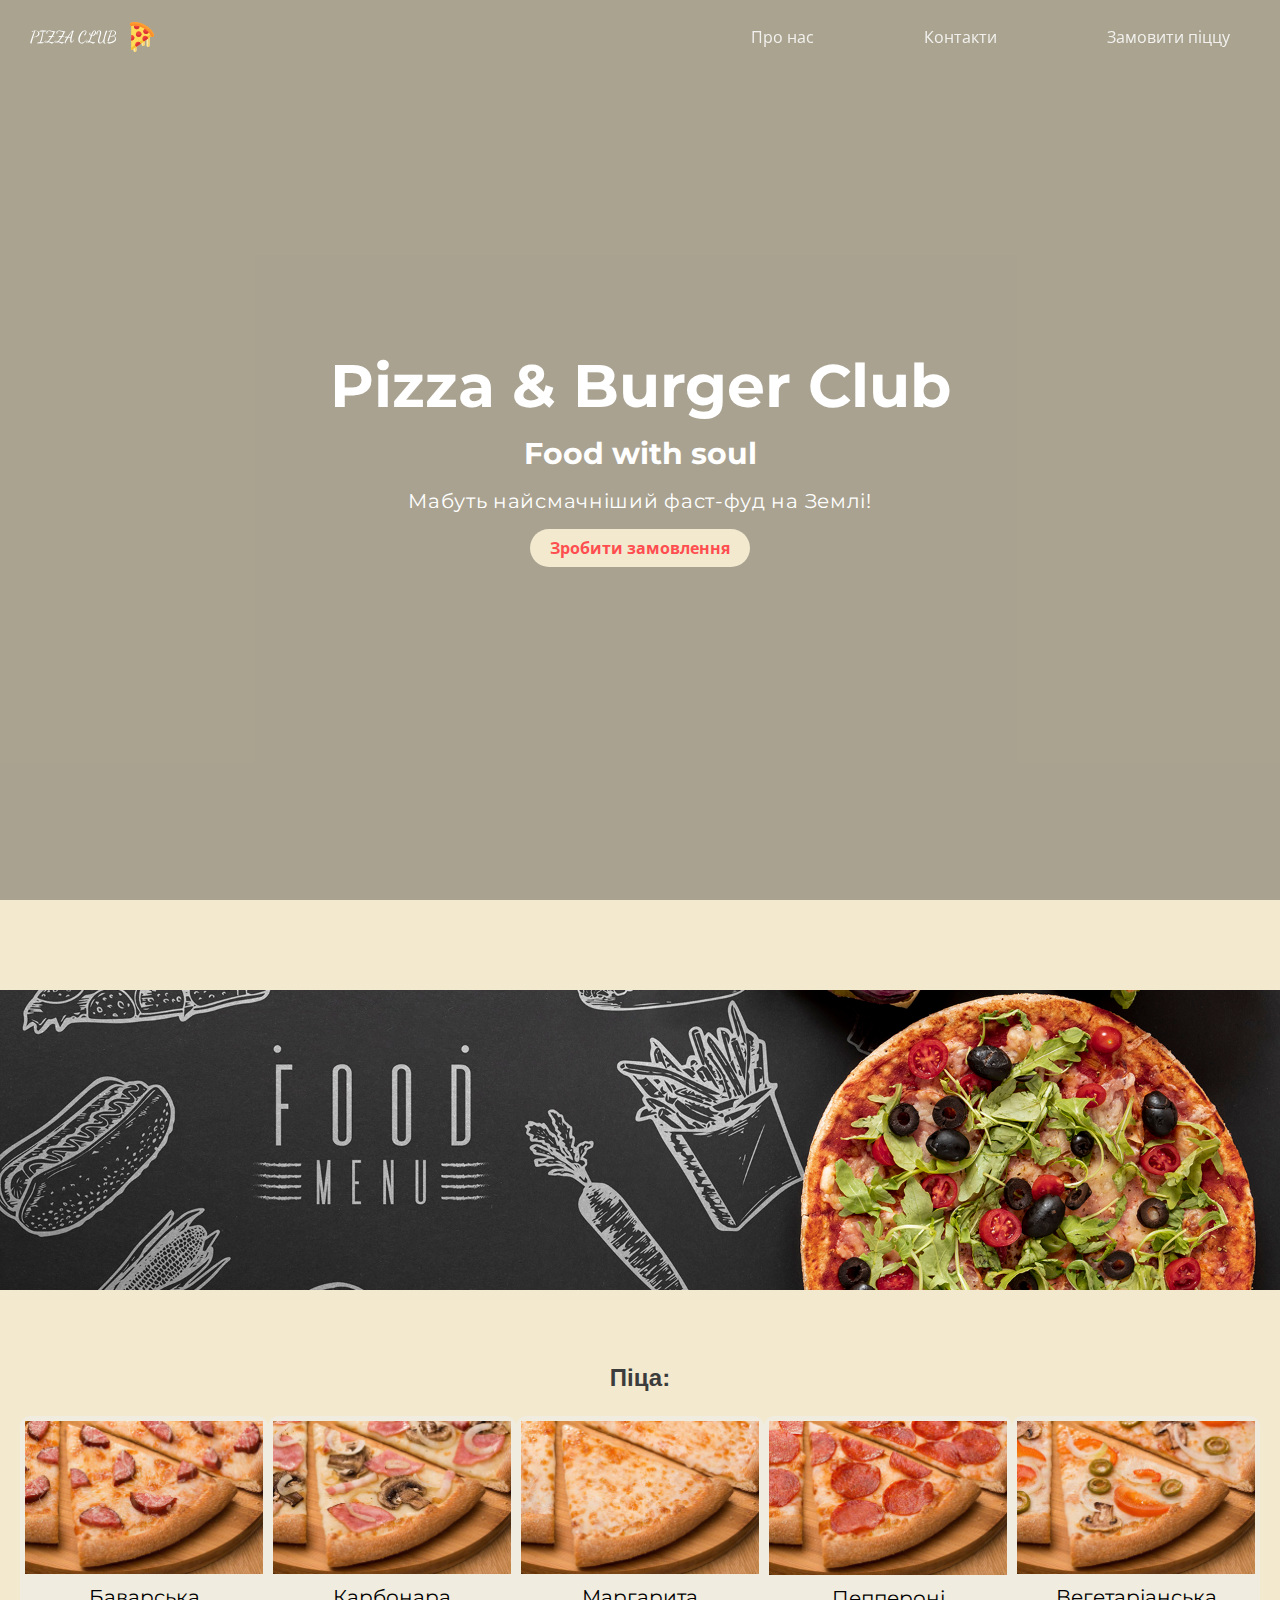
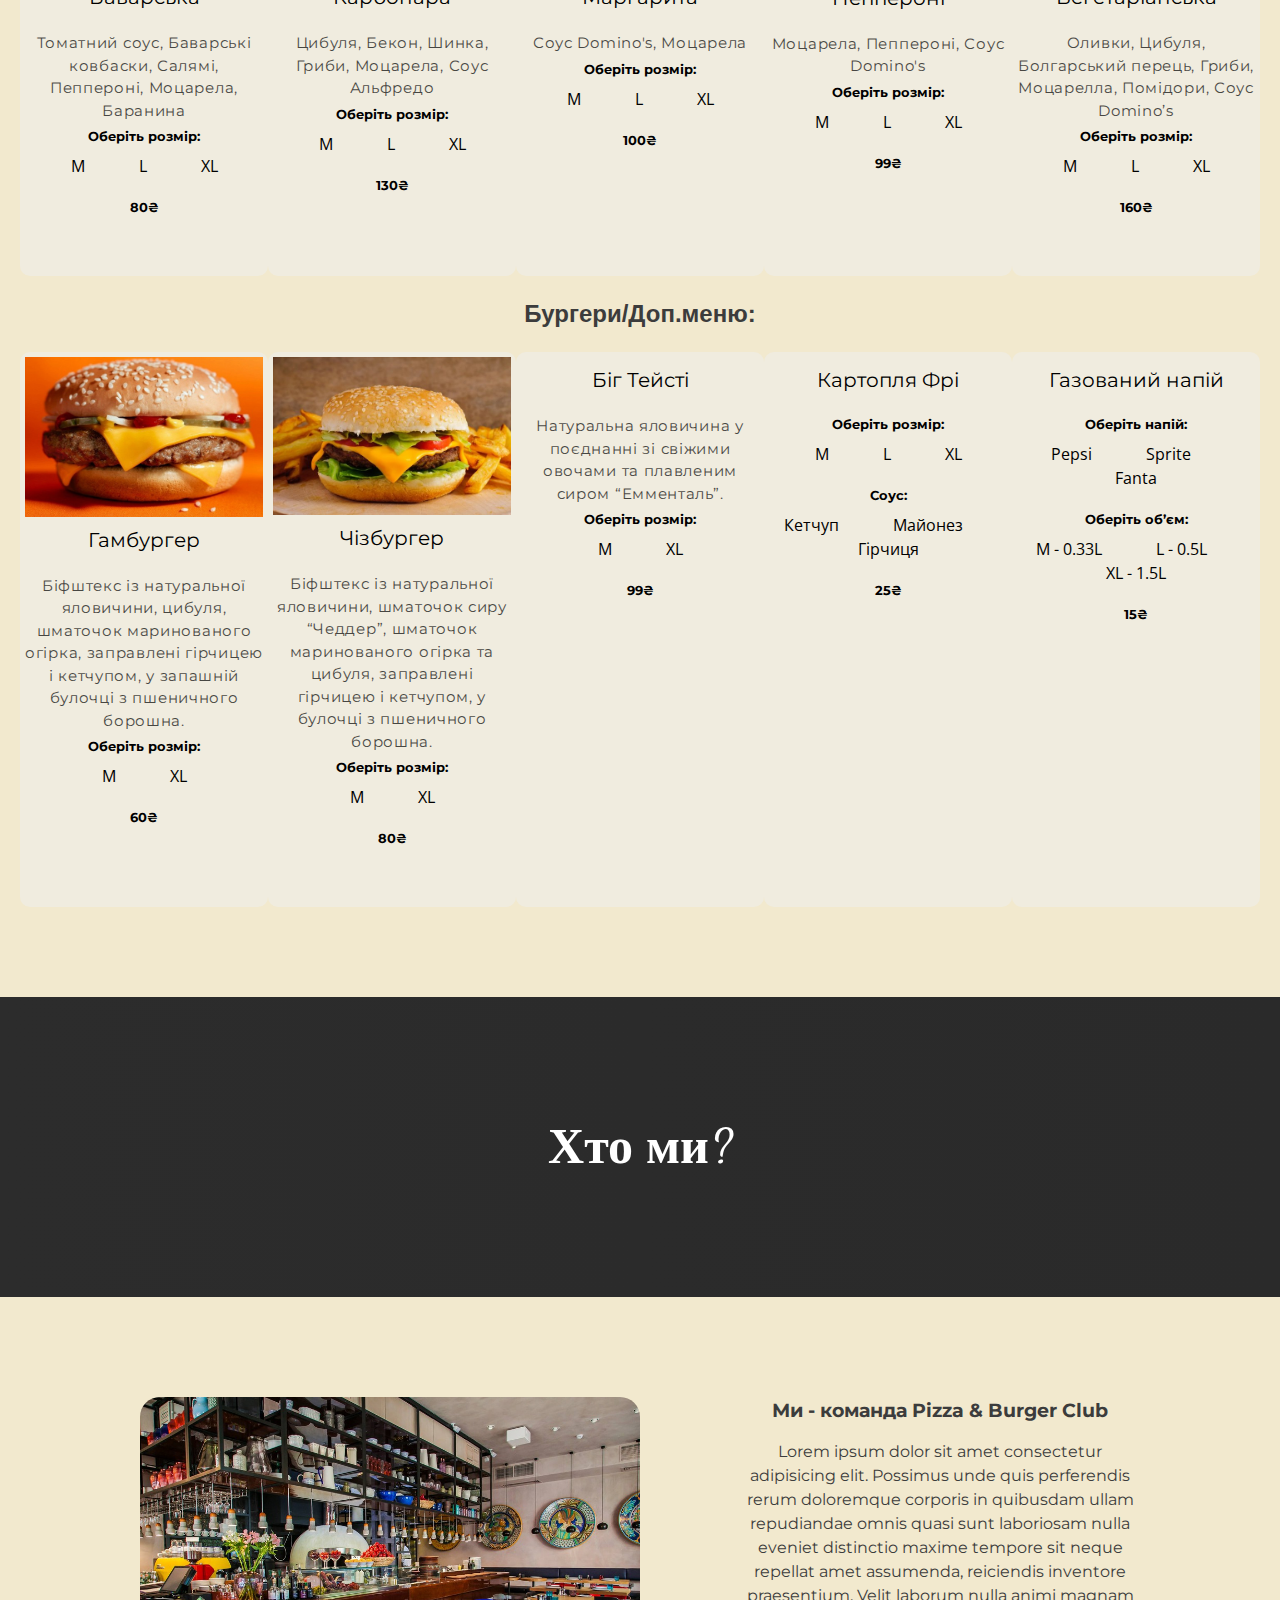
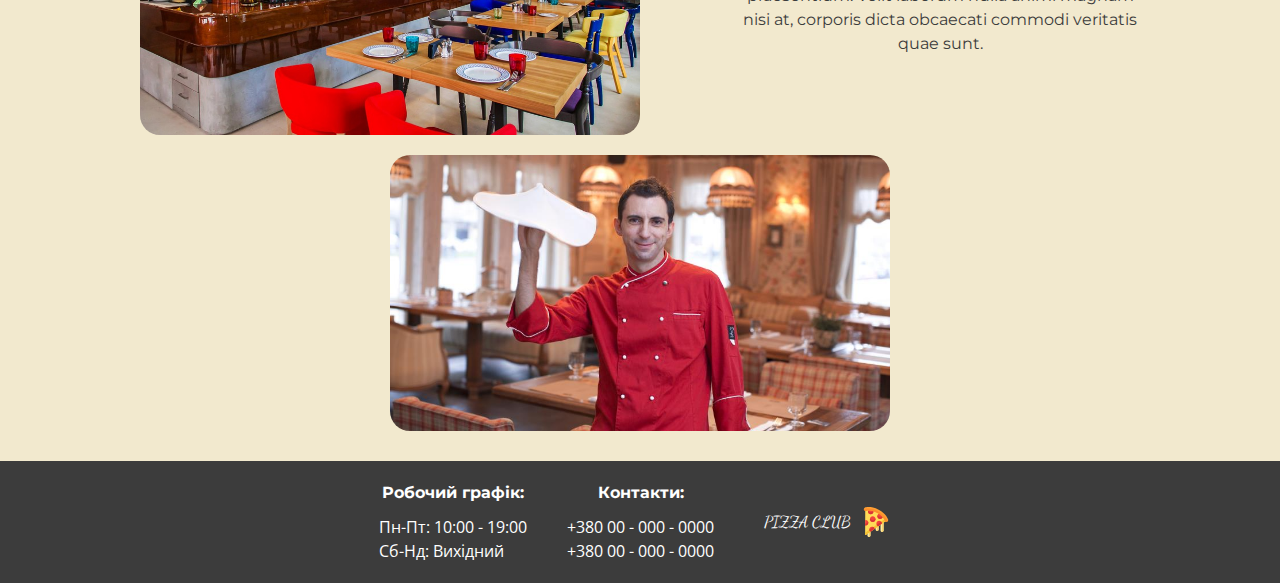
==== commit 27680384: "pizza project 80% progress" ====
--- a/index.html
+++ b/index.html
@@ -5,7 +5,7 @@
     <meta charset="UTF-8">
     <meta http-equiv="X-UA-Compatible" content="IE=edge">
     <meta name="viewport" content="width=device-width, initial-scale=1.0">
-    <link rel="stylesheet" href="style.css">
+    <link rel="stylesheet" href="styles/style.css">
     <link rel="preconnect" href="https://fonts.googleapis.com">
     <link rel="preconnect" href="https://fonts.gstatic.com" crossorigin>
     <link href="https://fonts.googleapis.com/css2?family=Open+Sans:wght@400;700&display=swap" rel="stylesheet">
@@ -22,7 +22,7 @@
         <header id="header" class="page-header">
             <a class="logo page-header__logo">Pizza club</a>
             <ul class="nav">
-                <li class="nav__item"><a href="#" class="nav__link">Про нас</a></li>
+                <li class="nav__item"><a href="#about-us" class="nav__link">Про нас</a></li>
                 <li class="nav__item"><a href="#" class="nav__link">Контакти</a></li>
                 <li class="nav__item"><a href="#" class="nav__link">Замовити піццу</a></li>
             </ul>
@@ -319,10 +319,39 @@
             </section>
     
     
+
+            <section id="about-us" class="about-us">
+                <h2 class="about-us__title">Хто ми?</h2>
+            </section>
+
+            <div class="about-us__container">
+               
+                    <img class="container-img" src="photos/247e48e62bd2a8b3cbe8e3034254b8f6.jpg" alt="">
+                    <div class="about-us__description">
+                        <h3>Ми - команда Pizza & Burger Club</h3>
+                        <p>Lorem ipsum dolor sit amet consectetur adipisicing elit. Possimus unde quis perferendis rerum doloremque corporis in quibusdam ullam repudiandae omnis quasi sunt laboriosam nulla eveniet distinctio maxime tempore sit neque repellat amet assumenda, reiciendis inventore praesentium. Velit laborum nulla animi magnam nisi at, corporis dicta obcaecati commodi veritatis quae sunt.</p>
+                    </div>
+                    <img class="container-img" src="photos/b0cd2ba8.jpg" alt="">
+
+
+
+            </div>
         </main>
     </div>
 
     <footer class="page-footer">
+        
+        <div class="work-hours">
+            <h4>Робочий графік:</h4>
+            <span>Пн-Пт: 10:00 - 19:00</span>
+            <span>Сб-Нд: Вихідний</span>
+        </div>
+
+        <div class="contacts">
+            <h4>Контакти:</h4>
+            <span>+380 00 - 000 - 0000</span>
+            <span>+380 00 - 000 - 0000</span>
+        </div>
         <a class="logo page-footer__logo">Pizza club</a>
     </footer>
 
--- a/styles/style.css
+++ b/styles/style.css
@@ -0,0 +1,453 @@
+/* Global */
+
+* {
+    box-sizing: border-box;
+    font-family: 'Open Sans', sans-serif;
+}
+
+h1, h2, h3, h4, h5, h6, p {
+    margin: 0;
+    font-family: Montserrat;
+}
+
+
+
+body {
+    display: flex;
+    flex-direction: column;
+    min-height: 100vh;
+    margin: 0;
+    line-height: 1.5;
+    background-color: #f2e9ce;
+
+}
+
+main {
+    flex-grow: 1;
+}
+
+
+/* =========================================
+               Header/Footer
+   =========================================
+*/
+
+.page-header {
+    width: 100%;
+    display: flex;
+    justify-content: space-between;
+    align-items: center;
+    padding: 10px 20px;
+
+    position: fixed;
+    top: 0;
+    left: 0;
+    z-index: 2;
+
+    transition: 1s;
+}
+
+.nav {
+    padding: 0;
+    margin: 0;
+    list-style: none;
+    display: flex;
+    
+}
+
+.nav__link:hover {
+    opacity: 1;
+}
+
+.nav__item:not(:last-child) {
+    margin-right: 50px;
+}
+
+.nav__link {
+    display: block;
+    padding: 15px 30px;
+    text-decoration: none;
+    color: #fff;
+    opacity: 0.85;
+    transition: opacity 0.1s linear;
+}
+
+.logo {
+    display: inline-flex;
+    align-items: center;
+    padding: 10px;
+    text-decoration: none;
+    color: rgb(255, 255, 255);
+    font-family: 'Dancing Script', cursive;
+    text-transform: uppercase;
+    cursor: pointer;
+}
+
+.logo:after {
+    content: "";
+    margin-left: 10px;
+    width: 30px;
+    height: 30px;
+    background-image: url(../photos/pizza.svg);
+    background-size: 30px;
+}
+
+.page-footer {
+    width: 100%;
+    display: flex;
+    justify-content: center;
+    flex-wrap: wrap;
+    column-gap: 40px;
+    padding: 20px;
+    background-color: #3c3c3c;
+    color: #fff;
+}
+
+.page-footer span{
+    display: block;;
+}
+
+.page-footer h4{
+    text-align: center;
+    margin-bottom: 10px;
+}
+
+
+.header__scrolled {
+    padding: 10px 10px;
+    background-color: #3c3c3c;
+    transition: 1s;
+}
+
+
+
+/* Hero */
+
+.hero{
+    background: url(../photos/wooden-board-empty-table-top-blurred-background.jpg) center / cover no-repeat ; 
+    height: 100vh;
+    position: relative;
+    text-align: center;
+    display: flex;
+    flex-direction: column;
+    justify-content: center;
+}
+
+.hero::before {
+    content: "";
+    display: block;
+    width: 100%;
+    height: 100%;
+    position: absolute;
+    top: 0;
+    left: 0;
+    background-color: rgba(0, 0, 0, .3);
+
+}
+
+.hero-wrap{
+    z-index: 1;
+    color: #fff;
+}
+
+.hero-wrap p{
+    font-weight: 400;
+    font-size: 20px;
+    letter-spacing: 0.7px;
+    margin-bottom: 20px;
+}
+
+.hero-title{
+    font-weight: bold;
+    font-size: 60px;
+}
+
+.hero-subtitle{
+    font-weight: bold;
+    font-size: 30px;
+    margin-bottom: 10px;
+}
+
+.hero-btn{
+    text-decoration: none;
+    font-weight: bold;
+    color: #ff4e50;
+
+    width: 80px;
+    height: 30px;
+
+    border-radius: 20px;
+    background-color: #f2e9ce;
+
+    padding: 8px 20px;
+
+    transition-duration: 1s;
+}
+
+
+.hero-btn:hover{
+
+    background-color: #ff4e50;
+    color: #f2e9ce;
+}
+
+/* =========================================
+                   Main / Menu
+   =========================================
+*/
+
+.menu-title{
+    margin-top: 90px;
+    height: 300px;
+    width: 100%;
+    background: url(../photos/3007281.png) center / cover no-repeat;
+}
+
+.menu{
+    margin-top: 70px;
+}
+
+.cards {
+    margin: 20px 20px;
+    display: flex;
+    justify-content: space-between;
+}
+
+.main-title {
+    text-align: center;
+    font-family: sans-serif;
+    font-weight: 600;
+    color: #3c3c3c;
+}
+
+.card {
+    text-align: center;
+    width: 350px;
+    transition: box-shadow, 0.2s linear;
+    padding: 5px;
+    background-color: #f0ecdf;
+    border-radius: 10px;
+}
+
+.card:hover {
+    box-shadow: 0px 5px 10px 2px rgba(24, 24, 24, 0.2);
+    cursor: pointer;
+}
+
+.card:hover button {
+    opacity: 1;
+}
+
+.card__photo {
+    display: block;
+    max-width: 100%;
+    height: auto;
+}
+
+.card__title {
+    margin: 8px 0 20px;
+    font-weight: 400;
+    font-family: 'Montserrat', sans-serif;
+    font-size: 20px;
+
+}
+
+.card__decription {
+    opacity: 0.7;
+    font-size: 15px;
+    letter-spacing: 0.7px;
+    margin-bottom: 5px;
+}
+
+.content-size__title {
+    margin-bottom: 7px;
+}
+
+.content-size__variant:not(:last-child) {
+    margin-right: 30px;
+}
+
+.content-size__variant {
+    border-radius: 30%;
+    padding: 10px;
+}
+
+.content-size__variant:hover {
+    background: rgb(238, 202, 135);
+}
+
+.content-size__checkbox {
+    margin-bottom: 20px;
+}
+
+.product-price {
+    margin-bottom: 5px;
+    font-family: 'Montserrat', sans-serif;
+}
+
+.btn__icon {
+    display: inline-flex;
+}
+
+.btn__icon--start {
+    margin-right: 10px;
+}
+
+.btn__icon--end {
+    margin-left: 10px;
+}
+
+.btn {
+    opacity: 0;
+    font-size: 17px;
+    font-weight: 550;
+    border: none;
+    padding: 10px 20px;
+    display: inline-flex;
+    align-items: center;
+    cursor: pointer;
+    margin-bottom: 5px;
+    border-radius: 7px;
+    background-color: rgba(255, 60, 0, 0.726);
+    transition: background-color 0.2s linear;
+    transition: opacity 0.2s linear;
+}
+
+.btn:hover {
+    background-color: rgba(255, 60, 0, 0.884);
+}
+
+
+/* About-us Section */
+
+.about-us{
+    background: linear-gradient(to right, #2c2c2c, #2a2a2a) center / cover no-repeat;
+    width: 100%;
+    height: 300px;
+
+
+    margin: 90px 0;
+    
+    display: flex;
+    text-align: center;
+    justify-content: center;
+    align-items: center;
+
+    position: relative;
+}
+
+.about-us__title{
+    font-family: 'Dancing Script', cursive;
+    font-size: 50px;
+
+    z-index: 1;
+    color: #fff;
+}
+
+
+.about-us__container{
+
+    margin: 0 auto;
+    padding: 10px 20px;
+
+    display: flex;
+    justify-content: center;
+    flex-wrap: wrap;
+
+    text-align: center;
+    column-gap: 100px;
+}
+
+.about-us__description{
+    color: #3c3c3c;
+}
+
+.about-us__description h3{
+    margin-bottom: 15px;
+}
+
+.about-us__container p {
+    max-width: 400px;
+    margin-bottom: 20px;
+}
+
+
+
+.container-img{
+    margin-bottom: 20px;
+    max-width: 500px;
+    height: auto;
+
+    border-radius: 20px;
+}
+
+@media screen and (max-width: 600px) {
+    .cards{
+        flex-direction: column;
+        width: 100%;
+        margin: 0 auto 25px;
+    }
+
+    .card{
+        align-self: center;
+        border-bottom: 0.5px solid rgb(230, 164, 66);
+        width: 100%;
+    }
+
+    .main-title{
+        text-align: left;
+        margin-left: 10px;
+    }
+
+
+    .page-header, .nav{
+        flex-direction: column;
+        align-items: flex-start;
+        height: auto;
+    }
+
+    .logo{
+        align-self: flex-end;
+    }
+
+    .work-hours,
+    .contacts{
+        font-size: 12px;
+        margin-bottom: 15px;
+    }
+}
+
+@media screen and (max-width: 400px) {
+    .content-size__variant{
+       font-size: 14px; 
+    }
+}
+
+
+@media screen and (max-width: 890px) and (min-width: 601px){
+    .cards{
+        flex-wrap: wrap;
+        row-gap: 20px;
+    }
+
+    .card__photo{
+        margin: 0 auto;
+    }
+
+}
+
+@media screen and (max-width: 750px){
+    .card{
+        width: 90%;
+    }
+
+    .page-header, .nav{
+        flex-direction: column;
+        align-items: flex-start;
+        height: auto;
+    }
+
+    .logo{
+        align-self: flex-end;
+    }
+}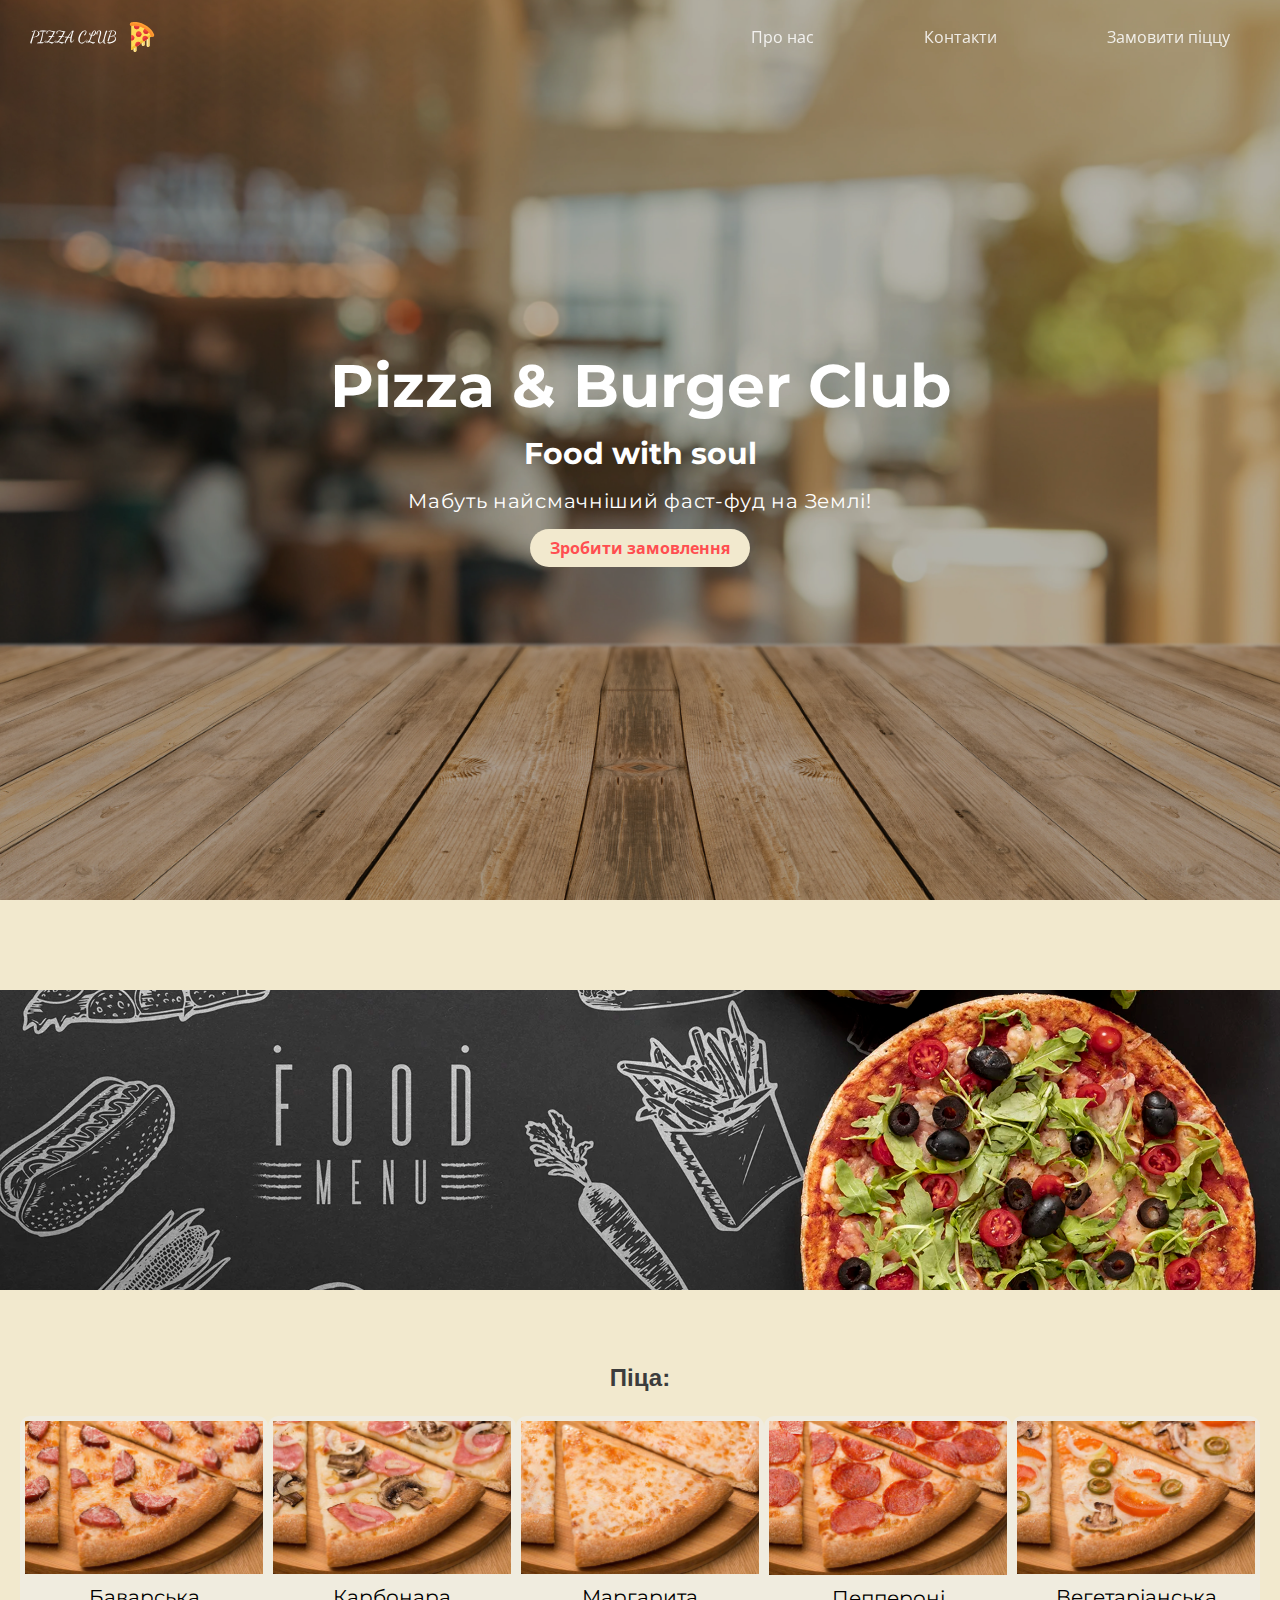
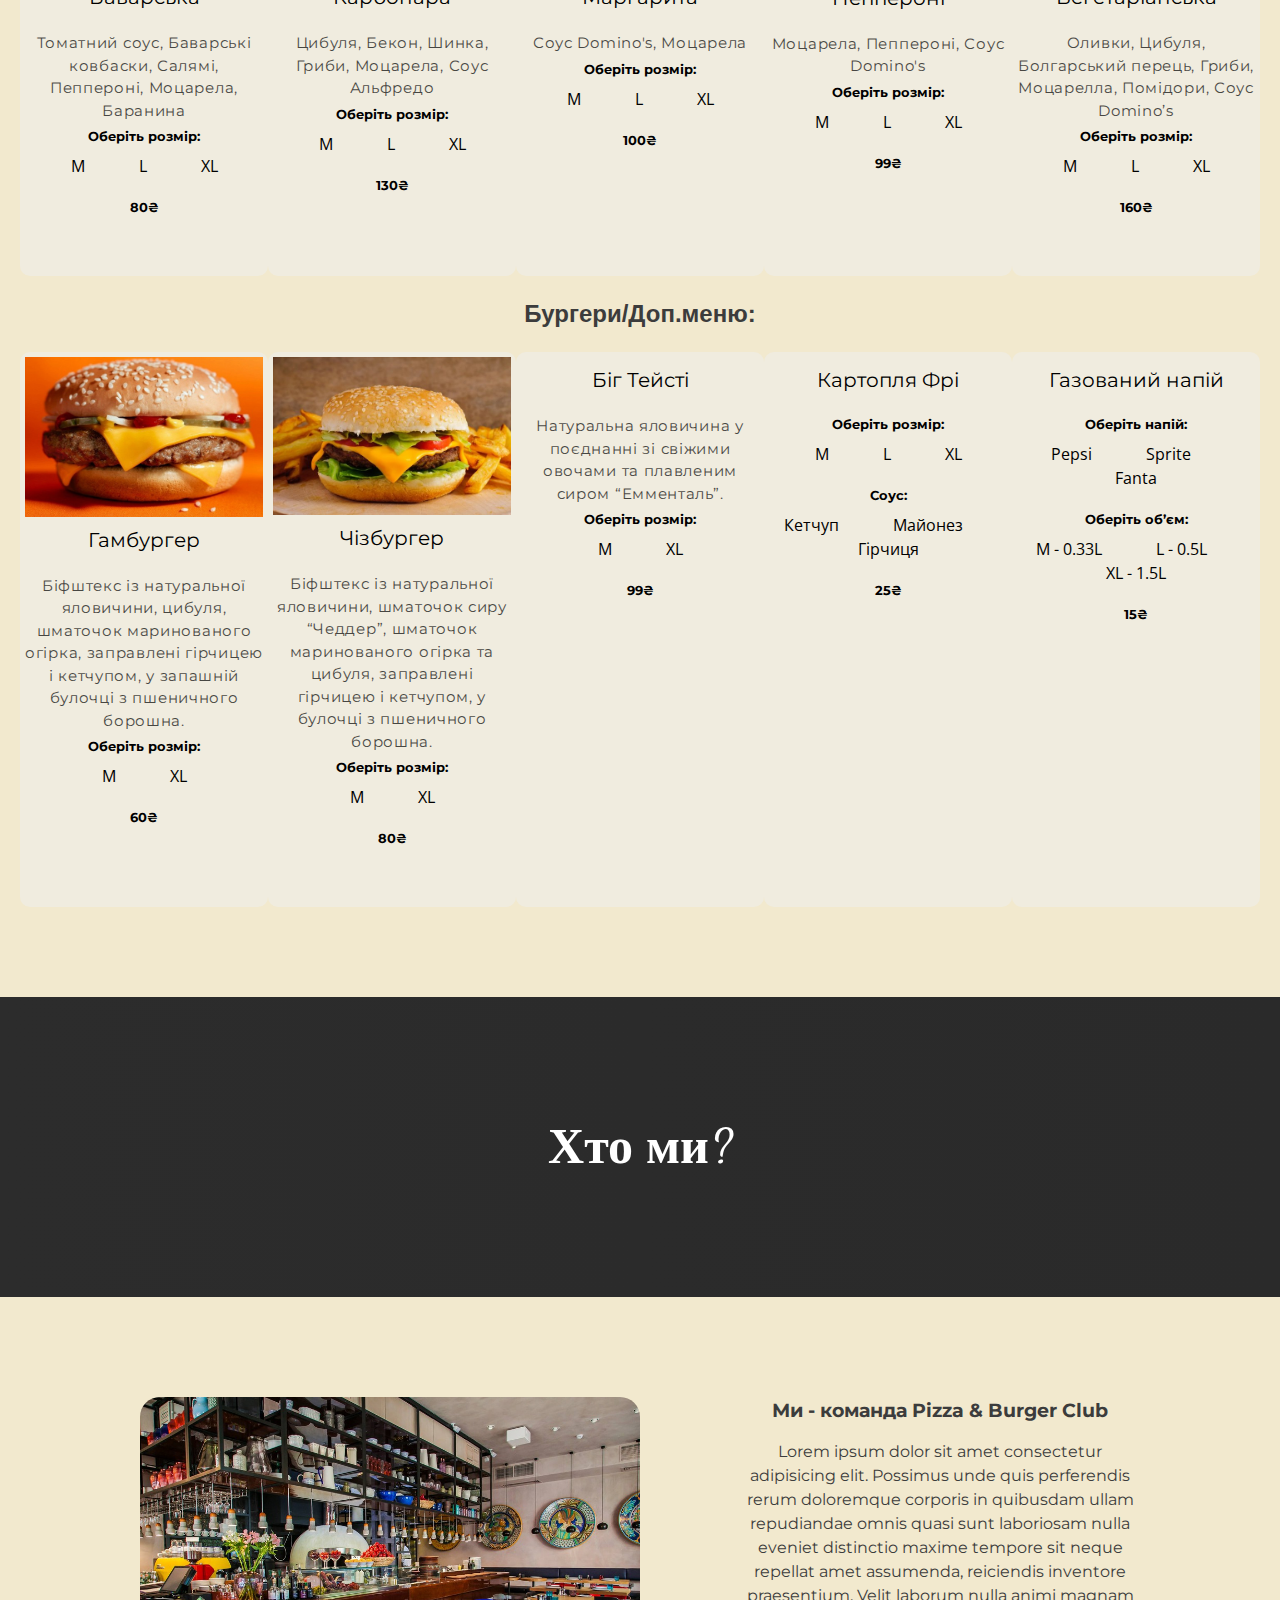
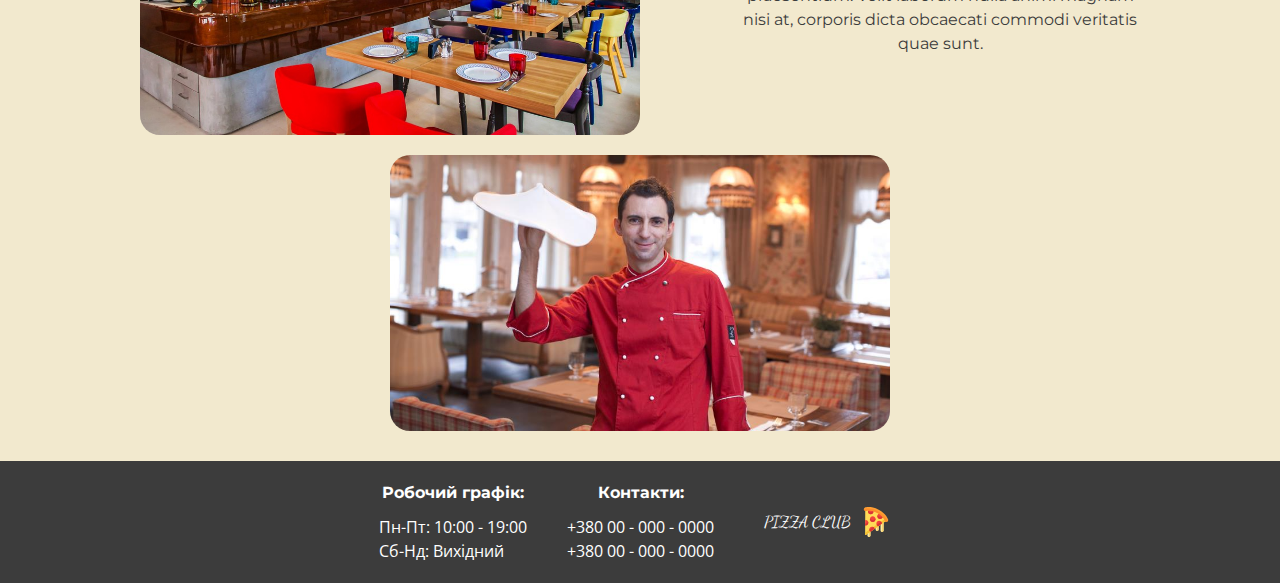
==== commit 53a74147: "img load fixed" ====
--- a/index.html
+++ b/index.html
@@ -18,16 +18,26 @@
 
 <body>
 
+
     <div class="container">
+
+        <!--============================== 
+                    Header
+        ==================================-->
+
         <header id="header" class="page-header">
             <a class="logo page-header__logo">Pizza club</a>
             <ul class="nav">
                 <li class="nav__item"><a href="#about-us" class="nav__link">Про нас</a></li>
-                <li class="nav__item"><a href="#" class="nav__link">Контакти</a></li>
-                <li class="nav__item"><a href="#" class="nav__link">Замовити піццу</a></li>
+                <li class="nav__item"><a href="#contacts" class="nav__link">Контакти</a></li>
+                <li class="nav__item"><a href="tel: +380986041633"class="nav__link">Замовити піццу</a></li>
             </ul>
         </header>
     
+
+        <!-- ==============================
+                SVG basket icon
+        ==================================-->
         <svg aria-hidden="true" style="position:absolute;width:0;height:0" xmlns="http://www.w3.org/2000/svg"
             overflow="hidden">
             <defs>
@@ -46,7 +56,9 @@
     
     
         <main>
-            
+            <!--============================== 
+                            Hero section
+             =================================-->
             <section class="hero">
                 <div class="hero-wrap">
                     <h1 class="hero-title">Pizza & Burger Club</h1>
@@ -57,7 +69,9 @@
             </section>
 
 
-
+            <!--================================== 
+                            Food menu Section
+             =====================================-->
             <section id="menu" class="menu-title">
 
             </section>
@@ -339,7 +353,7 @@
         </main>
     </div>
 
-    <footer class="page-footer">
+    <footer class="page-footer" id="contacts">
         
         <div class="work-hours">
             <h4>Робочий графік:</h4>
--- a/styles/style.css
+++ b/styles/style.css
@@ -22,9 +22,8 @@
 
 }
 
-main {
-    flex-grow: 1;
-}
+
+
 
 
 /* =========================================
@@ -73,6 +72,7 @@
 }
 
 .logo {
+    width: fit-content;
     display: inline-flex;
     align-items: center;
     padding: 10px;
@@ -124,7 +124,7 @@
 /* Hero */
 
 .hero{
-    background: url(../photos/wooden-board-empty-table-top-blurred-background.jpg) center / cover no-repeat ; 
+    background: url(../photos/wooden-board-empty-table-top-blurred-background\ \(1\).webp) center / cover no-repeat ; 
     height: 100vh;
     position: relative;
     text-align: center;
@@ -200,7 +200,7 @@
     margin-top: 90px;
     height: 300px;
     width: 100%;
-    background: url(../photos/3007281.png) center / cover no-repeat;
+    background: url(../photos/3007281.webp) center / cover no-repeat;
 }
 
 .menu{
@@ -415,6 +415,13 @@
         font-size: 12px;
         margin-bottom: 15px;
     }
+
+    .container-img{
+        max-width: 333px;
+    }
+
+
+   
 }
 
 @media screen and (max-width: 400px) {
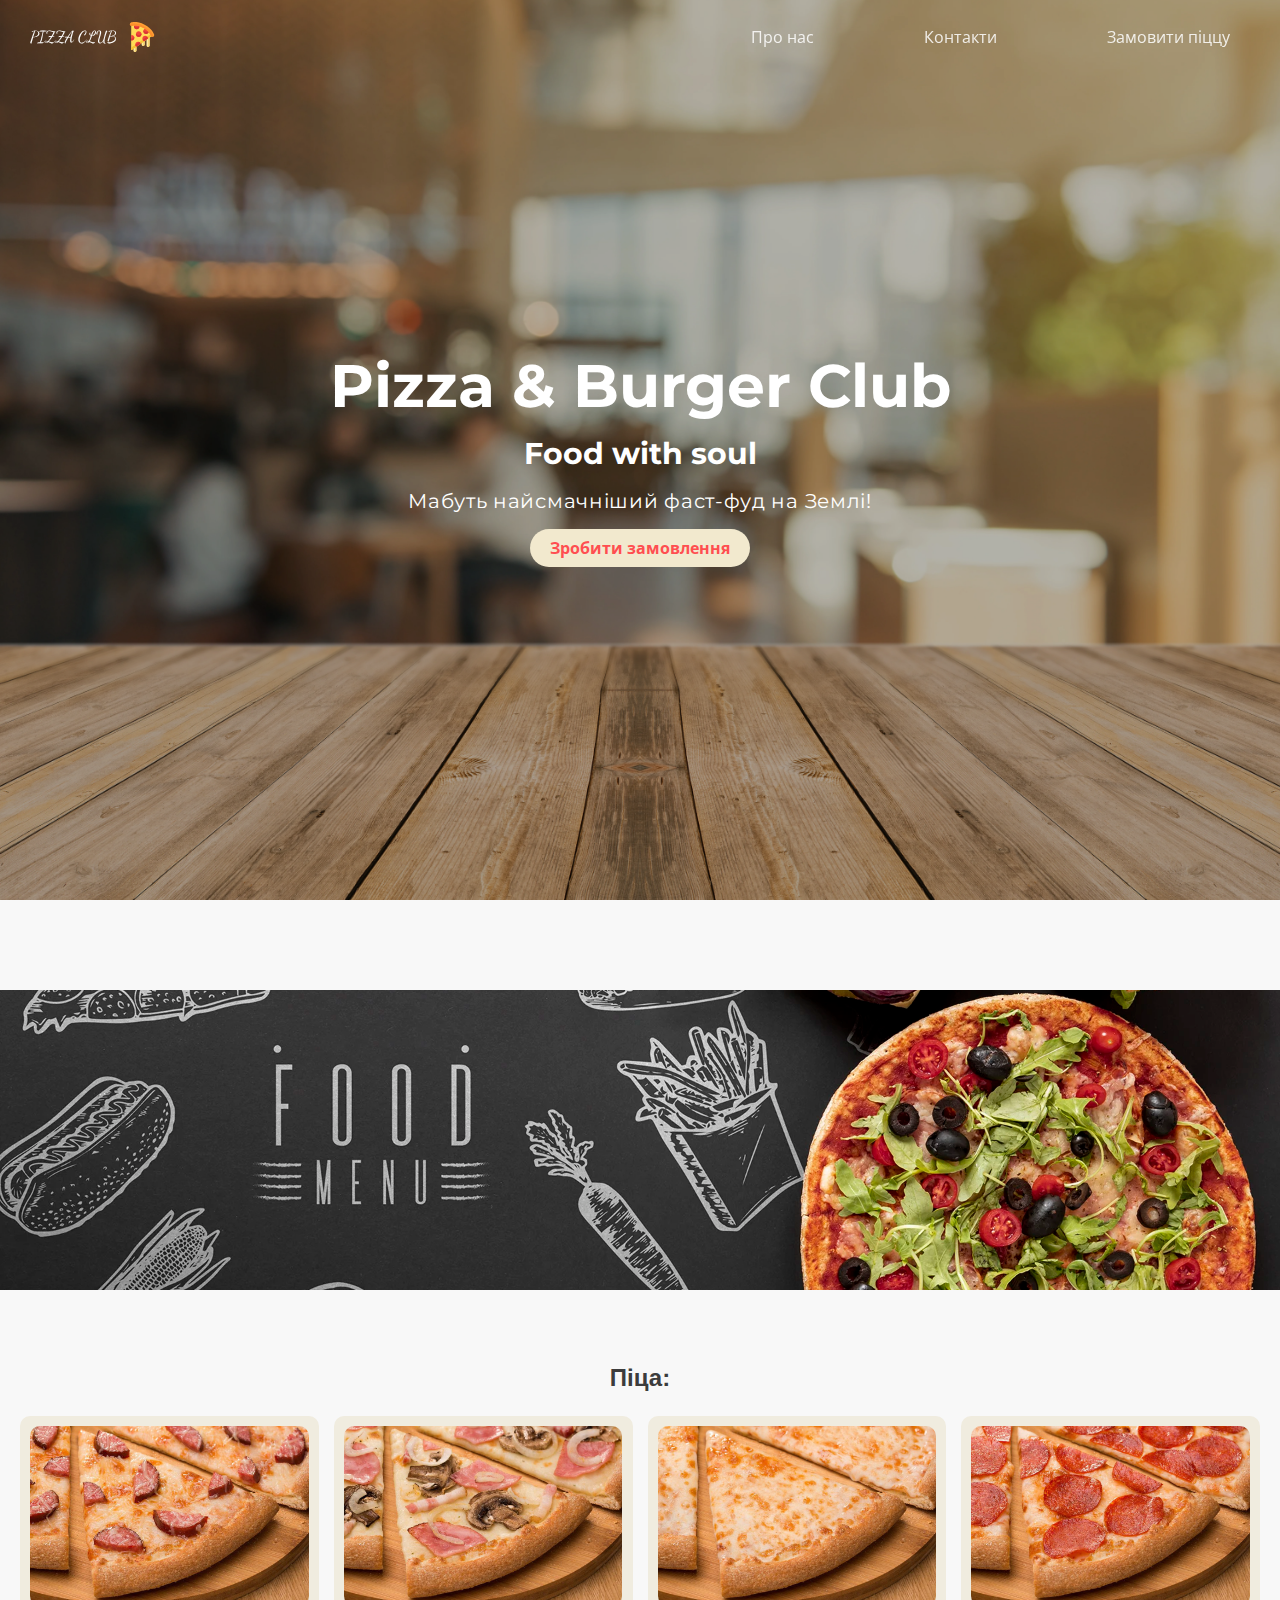
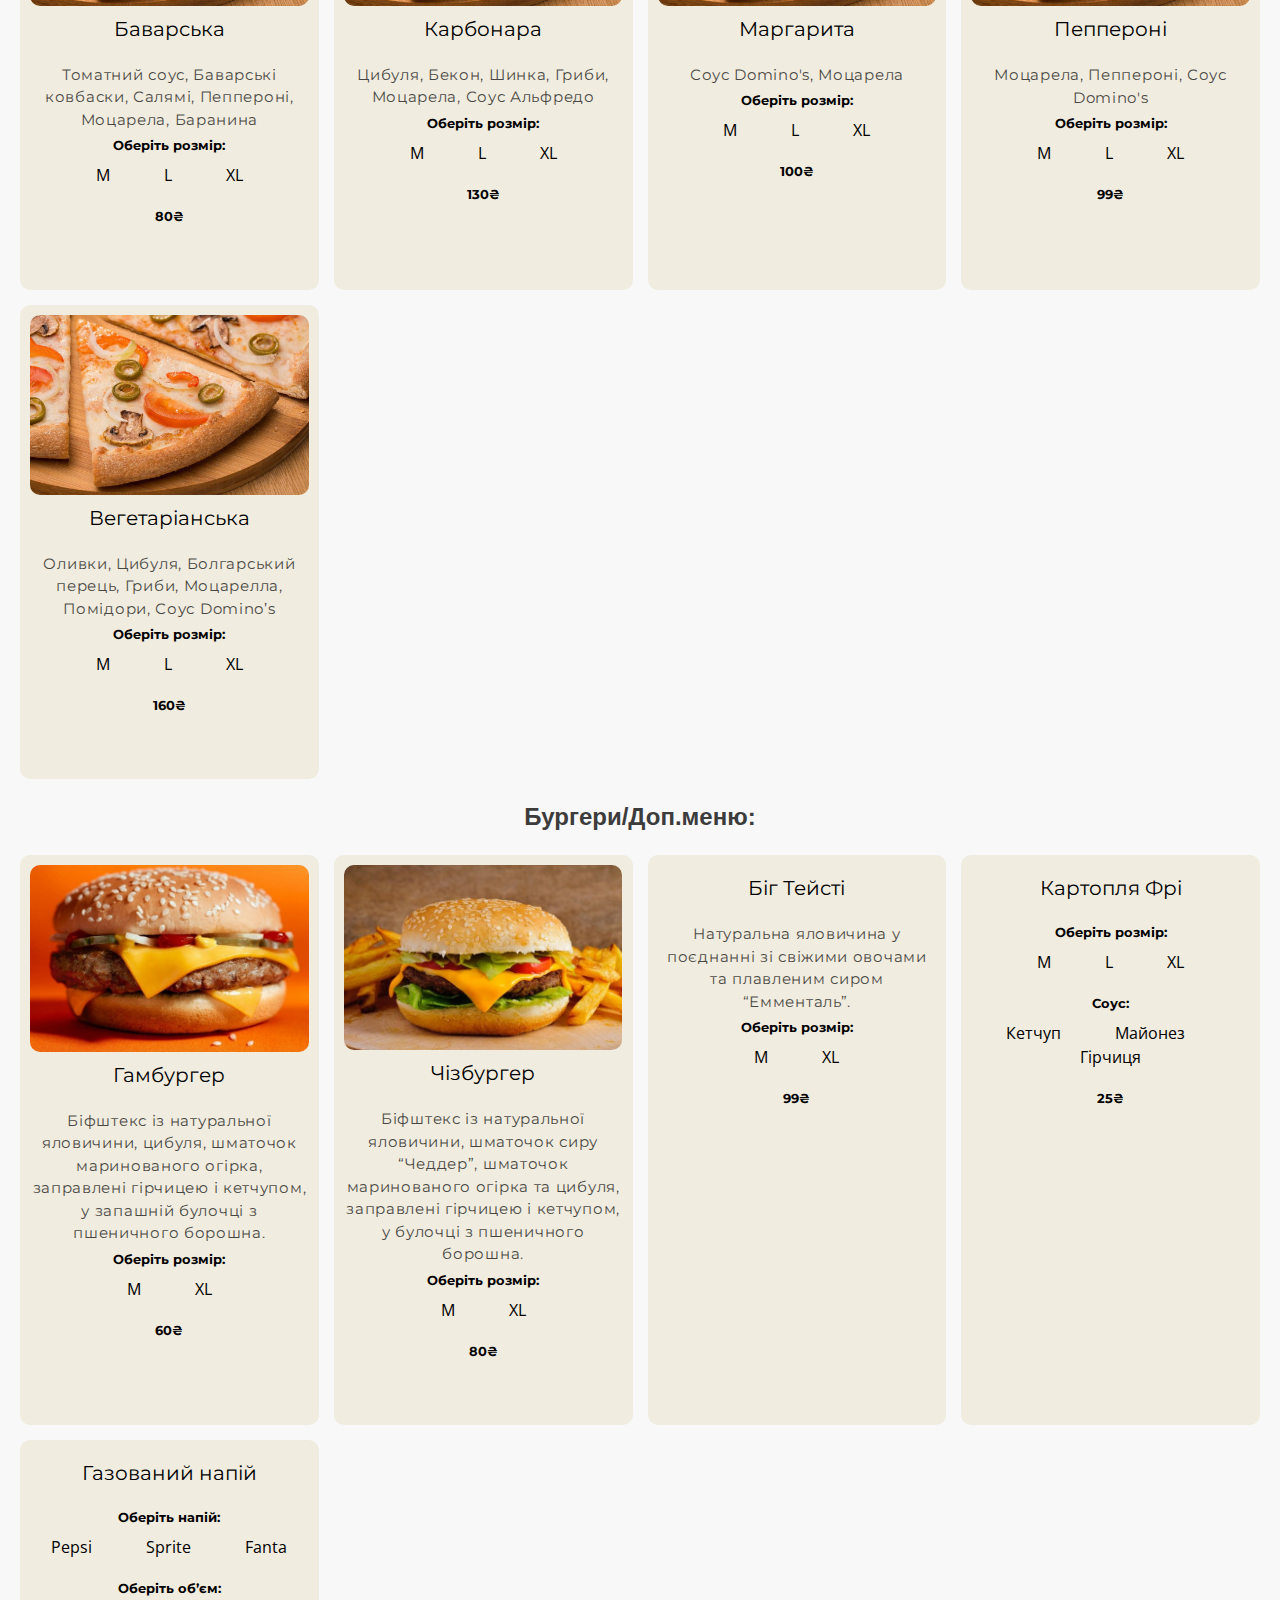
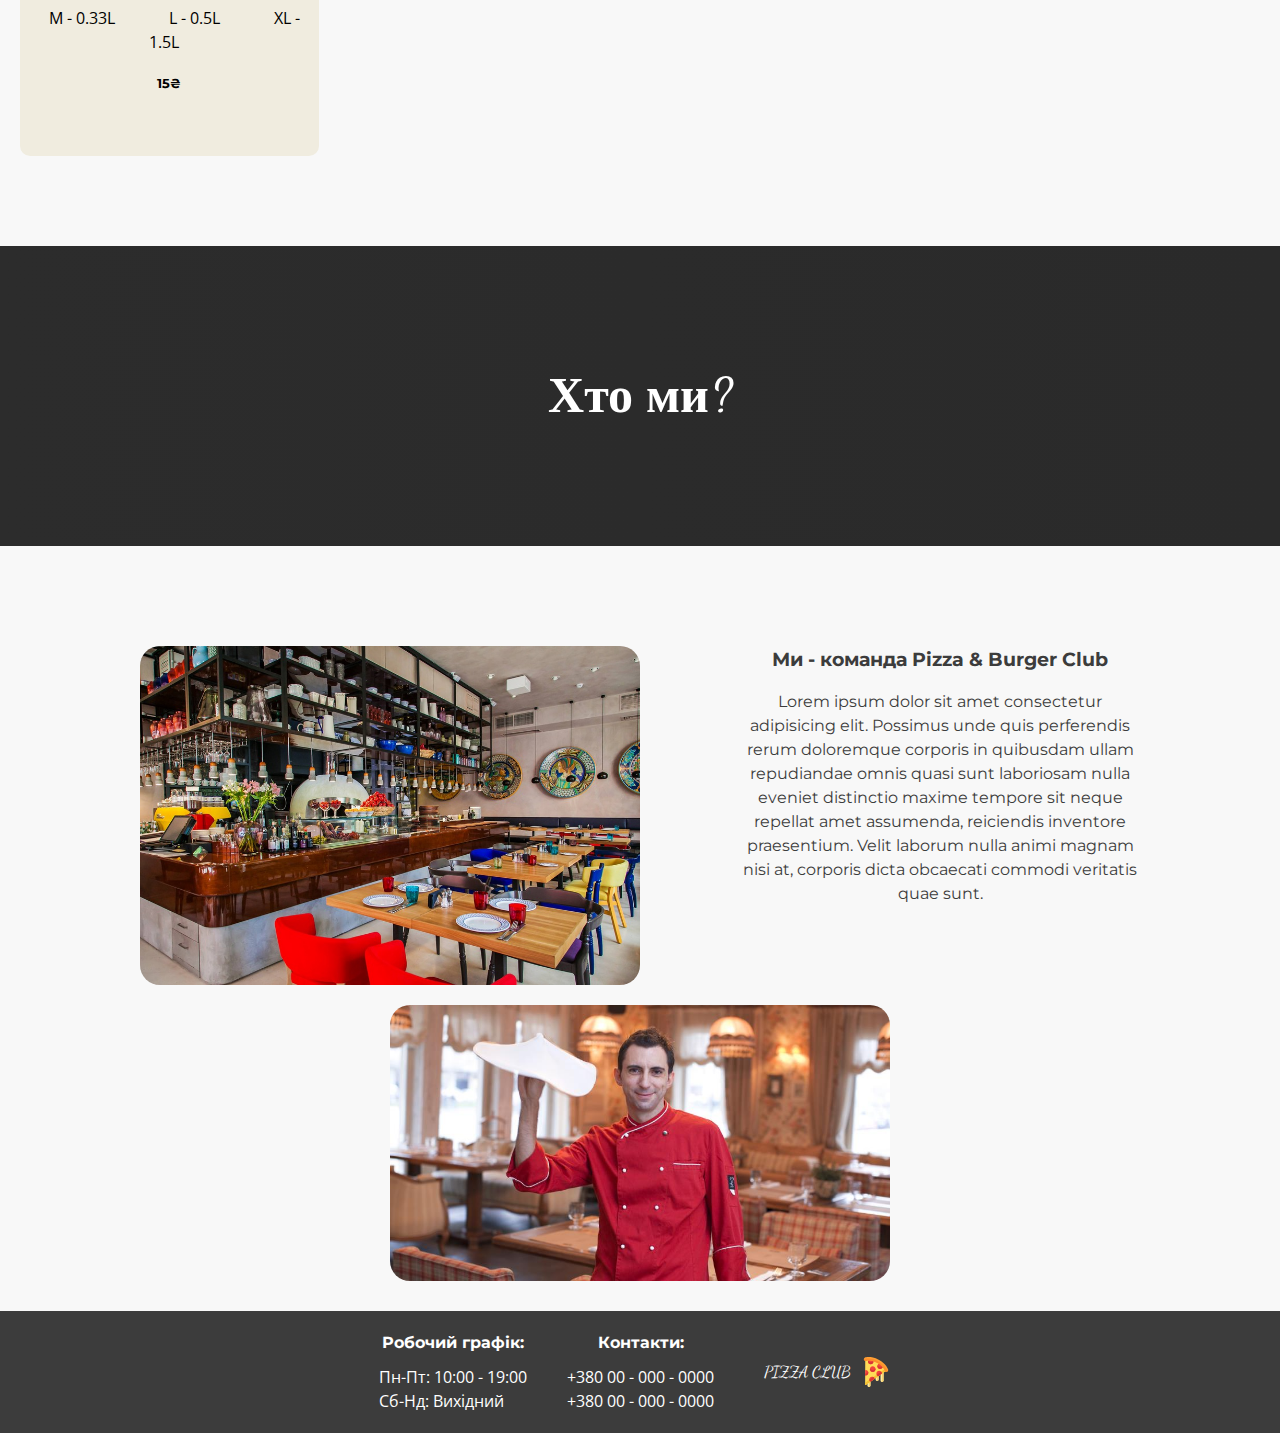
==== commit 9eb6fd7e: "added minor fixes" ====
--- a/index.html
+++ b/index.html
@@ -28,9 +28,9 @@
         <header id="header" class="page-header">
             <a class="logo page-header__logo">Pizza club</a>
             <ul class="nav">
-                <li class="nav__item"><a href="#about-us" class="nav__link">Про нас</a></li>
-                <li class="nav__item"><a href="#contacts" class="nav__link">Контакти</a></li>
-                <li class="nav__item"><a href="tel: +380986041633"class="nav__link">Замовити піццу</a></li>
+                <li class="nav__item"><span id="about-us__btn" class="nav__link">Про нас</span></li>
+                <li class="nav__item"><span id="contacts__btn" class="nav__link">Контакти</span></li>
+                <li class="nav__item"><a href="tel: +380986041633" class="nav__link">Замовити піццу</a></li>
             </ul>
         </header>
     
@@ -372,18 +372,40 @@
 
    
     <script>
-
-
-        window.addEventListener('scroll', function (event) {
-            if (window.scrollY > 200) {
-                document.getElementById('header').classList.add('header__scrolled');
-
+        function listenForClick(btnId, callbackFN, callbackFNId) {
+            var el = document.getElementById(btnId);
+            if(el) {
+                el.addEventListener('click', function() {
+                    callbackFN(callbackFNId);
+                });
+            }  
+        }
+
+        function scrollToElement(elName) {
+            var el = document.getElementById(elName);
+            if (el) {
+                el.scrollIntoView({behavior: 'smooth'});
             }
-
-            else {
-                document.getElementById('header').classList.remove('header__scrolled');
-            }
+        }
+
+        document.addEventListener('DOMContentLoaded', function() {
+            window.addEventListener('scroll', function (event) {
+                if (window.scrollY > 200) {
+                    document.getElementById('header').classList.add('header__scrolled');
+                }
+
+                else {
+                    document.getElementById('header').classList.remove('header__scrolled');
+                }
+            });
+
+            console.log(document.getElementById('about-us__btn'));
+
+            listenForClick('about-us__btn', scrollToElement, 'about-us');
+            listenForClick('contacts__btn', scrollToElement, 'contacts');
         });
+
+        
     </script>
 </body>
 
--- a/styles/style.css
+++ b/styles/style.css
@@ -18,11 +18,8 @@
     min-height: 100vh;
     margin: 0;
     line-height: 1.5;
-    background-color: #f2e9ce;
-
-}
-
-
+    background-color: #f8f8f8;
+}
 
 
 
@@ -69,6 +66,7 @@
     color: #fff;
     opacity: 0.85;
     transition: opacity 0.1s linear;
+    cursor: pointer;
 }
 
 .logo {
@@ -114,9 +112,9 @@
 
 
 .header__scrolled {
-    padding: 10px 10px;
     background-color: #3c3c3c;
     transition: 1s;
+    height: 50px;
 }
 
 
@@ -209,8 +207,11 @@
 
 .cards {
     margin: 20px 20px;
-    display: flex;
-    justify-content: space-between;
+    /* display: flex; */
+    /* justify-content: space-between; */
+    gap: 15px;
+    display: grid;
+    grid-template-columns: repeat(auto-fit, minmax(250px, 1fr));
 }
 
 .main-title {
@@ -222,9 +223,9 @@
 
 .card {
     text-align: center;
-    width: 350px;
+    /* max-width: 350px; */
     transition: box-shadow, 0.2s linear;
-    padding: 5px;
+    padding: 10px;
     background-color: #f0ecdf;
     border-radius: 10px;
 }
@@ -242,6 +243,7 @@
     display: block;
     max-width: 100%;
     height: auto;
+    border-radius: 10px;
 }
 
 .card__title {
